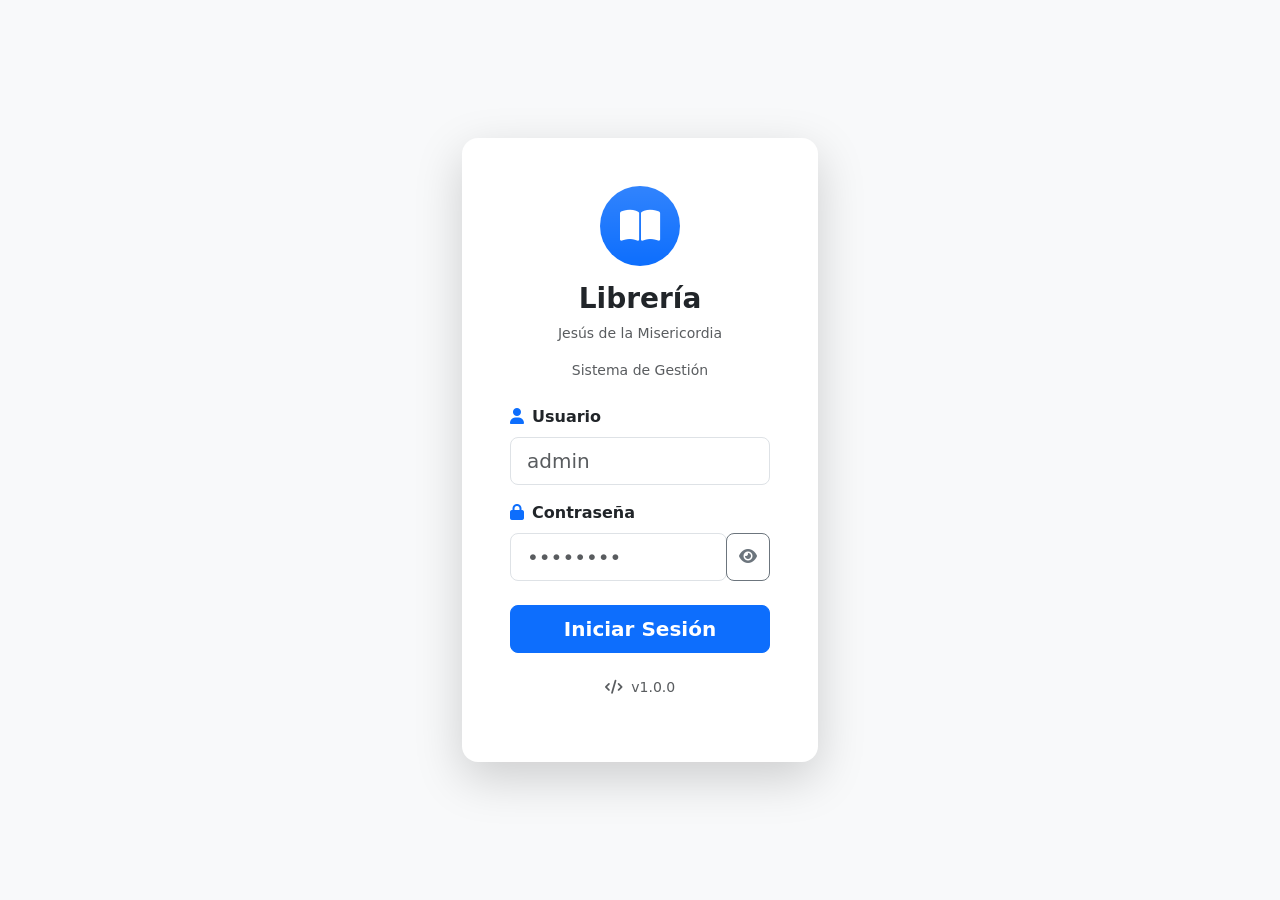
==== frontend/login.html @ 50d6b593 "feat: estructura inicial del frontend con HTML, CSS y JS" ====
<!doctype html>
<html lang="es">
  <head>
    <meta charset="UTF-8" />
    <meta name="viewport" content="width=device-width, initial-scale=1.0" />
    <title>Login - Librería Jesús de la Misericordia</title>

    <link
      href="https://cdn.jsdelivr.net/npm/bootstrap@5.3.2/dist/css/bootstrap.min.css"
      rel="stylesheet"
    />
    <link
      rel="stylesheet"
      href="https://cdnjs.cloudflare.com/ajax/libs/font-awesome/6.5.1/css/all.min.css"
    />
    <link rel="stylesheet" href="css/style.css" />
  </head>
  <body class="bg-light">
    <div class="container">
      <div class="row justify-content-center align-items-center min-vh-100">
        <div class="col-12 col-md-6 col-lg-4">
          <div class="card shadow-lg border-0 rounded-4">
            <div class="card-body p-5">
              <!-- Logo -->
              <div class="text-center mb-4">
                <div
                  class="bg-primary bg-gradient text-white rounded-circle d-flex align-items-center justify-content-center mx-auto"
                  style="width: 80px; height: 80px; font-size: 36px"
                >
                  <i class="fas fa-book-open"></i>
                </div>
                <h3 class="mt-3 fw-bold">Librería</h3>
                <p class="text-muted small">Jesús de la Misericordia</p>
                <p class="text-muted small">Sistema de Gestión</p>
              </div>

              <!-- Alerta de error -->
              <div
                id="loginAlert"
                class="alert alert-danger d-none"
                role="alert"
              >
                <i class="fas fa-exclamation-circle me-2"></i>
                <span id="errorMessage">Credenciales incorrectas</span>
              </div>

              <!-- Formulario de login -->
              <form id="loginForm" autocomplete="off">
                <div class="mb-3">
                  <label for="nombre_usuario" class="form-label fw-semibold">
                    <i class="fas fa-user me-2 text-primary"></i>Usuario
                  </label>
                  <input
                    type="text"
                    class="form-control form-control-lg rounded-3"
                    id="nombre_usuario"
                    placeholder="admin"
                    required
                  />
                </div>

                <div class="mb-4">
                  <label for="password" class="form-label fw-semibold">
                    <i class="fas fa-lock me-2 text-primary"></i>Contraseña
                  </label>
                  <div class="input-group">
                    <input
                      type="password"
                      class="form-control form-control-lg rounded-3"
                      id="password"
                      placeholder="••••••••"
                      required
                    />
                    <button
                      class="btn btn-outline-secondary rounded-3"
                      type="button"
                      id="togglePassword"
                      style="
                        border-top-left-radius: 0;
                        border-bottom-left-radius: 0;
                      "
                    >
                      <i class="fas fa-eye"></i>
                    </button>
                  </div>
                </div>

                <button
                  type="submit"
                  class="btn btn-primary btn-lg w-100 rounded-3 fw-semibold"
                  id="loginBtn"
                >
                  <span id="loginText">Iniciar Sesión</span>
                  <span
                    id="loginSpinner"
                    class="spinner-border spinner-border-sm d-none"
                    role="status"
                  ></span>
                </button>
              </form>

              <!-- Versión -->
              <div class="text-center mt-4">
                <p class="text-muted small">
                  <i class="fas fa-code me-1"></i>
                  v1.0.0
                </p>
              </div>
            </div>
          </div>
        </div>
      </div>
    </div>

    <!-- Bootstrap JS -->
    <script src="https://cdn.jsdelivr.net/npm/bootstrap@5.3.2/dist/js/bootstrap.bundle.min.js"></script>
    <!-- API Client -->
    <script src="js/api.js"></script>
    <!-- Script de login -->
    <script>
      (function () {
        "use strict";

        // Elementos del DOM
        const loginForm = document.getElementById("loginForm");
        const usernameInput = document.getElementById("nombre_usuario");
        const passwordInput = document.getElementById("password");
        const loginBtn = document.getElementById("loginBtn");
        const loginText = document.getElementById("loginText");
        const loginSpinner = document.getElementById("loginSpinner");
        const loginAlert = document.getElementById("loginAlert");
        const errorMessage = document.getElementById("errorMessage");
        const togglePassword = document.getElementById("togglePassword");

        // Si ya está logueado, redirigir al dashboard
        if (localStorage.getItem("token")) {
          window.location.href = "/index.html";
          return;
        }

        // Toggle mostrar/ocultar contraseña
        togglePassword.addEventListener("click", function () {
          const type =
            passwordInput.getAttribute("type") === "password"
              ? "text"
              : "password";
          passwordInput.setAttribute("type", type);
          const icon = this.querySelector("i");
          icon.classList.toggle("fa-eye");
          icon.classList.toggle("fa-eye-slash");
        });

        // Mostrar alerta de error
        function showError(message) {
          errorMessage.textContent = message;
          loginAlert.classList.remove("d-none");
          setTimeout(() => {
            loginAlert.classList.add("d-none");
          }, 5000);
        }

        function hideError() {
          loginAlert.classList.add("d-none");
        }

        function setLoading(isLoading) {
          if (isLoading) {
            loginText.classList.add("d-none");
            loginSpinner.classList.remove("d-none");
            loginBtn.disabled = true;
          } else {
            loginText.classList.remove("d-none");
            loginSpinner.classList.add("d-none");
            loginBtn.disabled = false;
          }
        }

        // Enviar formulario
        loginForm.addEventListener("submit", async function (event) {
          event.preventDefault();
          hideError();
          setLoading(true);

          const nombre_usuario = usernameInput.value.trim();
          const password = passwordInput.value.trim();

          if (!nombre_usuario || !password) {
            showError("Por favor completa todos los campos");
            setLoading(false);
            return;
          }

          try {
            const response = await api.login(nombre_usuario, password);

            // Guardar datos del usuario
            localStorage.setItem(
              "user",
              JSON.stringify({
                id: response.usuario_id,
                nombre_usuario: response.nombre_usuario,
                rol: response.rol,
              }),
            );

            // Redirigir al dashboard
            window.location.href = "/index.html";
          } catch (error) {
            console.error("Error de login:", error);
            showError(error.message || "Error al iniciar sesión");
            setLoading(false);
          }
        });
      })();
    </script>
  </body>
</html>
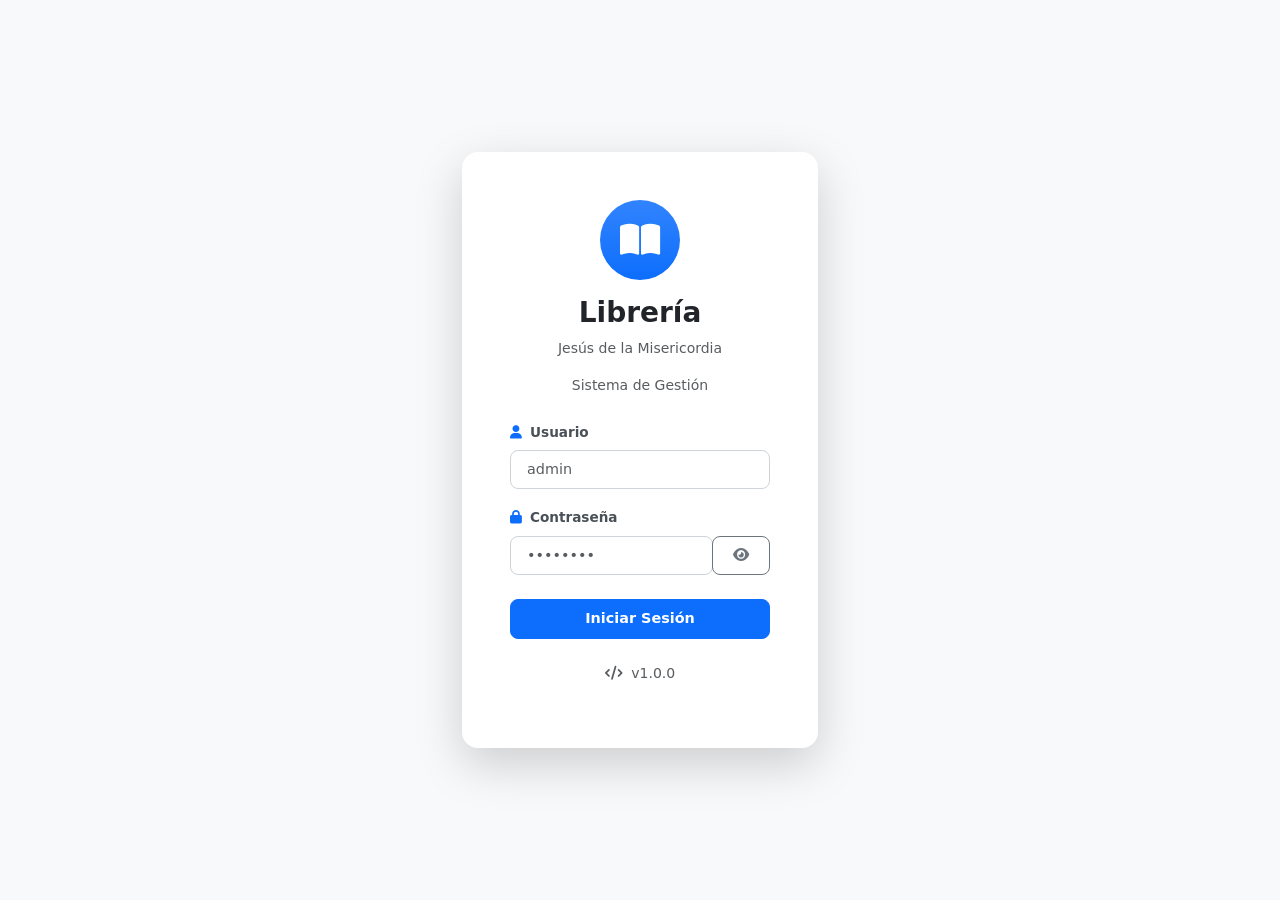
==== commit 338900e3: "corregir redireccion en login - quitar barra" ====
--- a/frontend/login.html
+++ b/frontend/login.html
@@ -134,7 +134,7 @@
 
         // Si ya está logueado, redirigir al dashboard
         if (localStorage.getItem("token")) {
-          window.location.href = "/index.html";
+          window.location.href = "index.html";
           return;
         }
 
@@ -204,7 +204,7 @@
             );
 
             // Redirigir al dashboard
-            window.location.href = "/index.html";
+            window.location.href = "index.html";
           } catch (error) {
             console.error("Error de login:", error);
             showError(error.message || "Error al iniciar sesión");
--- a/frontend/css/style.css
+++ b/frontend/css/style.css
@@ -0,0 +1,171 @@
+/* ----- Tarjetas de módulos----- */
+.modulo-card {
+  cursor: pointer;
+  transition:
+    transform 0.2s ease,
+    box-shadow 0.2s ease;
+  border: none;
+  border-radius: 12px;
+  box-shadow: 0 2px 8px rgba(0, 0, 0, 0.06);
+  background: #fff;
+}
+
+.modulo-card:hover {
+  transform: translateY(-4px);
+  box-shadow: 0 8px 24px rgba(0, 0, 0, 0.12);
+}
+
+.modulo-card .modulo-icon {
+  width: 56px;
+  height: 56px;
+  border-radius: 50%;
+  display: flex;
+  align-items: center;
+  justify-content: center;
+  margin: 0 auto;
+}
+
+.modulo-card h6 {
+  font-size: 0.85rem;
+  font-weight: 600;
+  color: #333;
+}
+
+/* ----- Tablas ----- */
+.table thead th {
+  background-color: #f8f9fa;
+  font-weight: 600;
+  font-size: 0.85rem;
+  text-transform: uppercase;
+  letter-spacing: 0.3px;
+  border-bottom: 2px solid #dee2e6;
+}
+
+.table tbody td {
+  vertical-align: middle;
+  font-size: 0.9rem;
+}
+
+/* ----- Badges ----- */
+.badge {
+  font-weight: 500;
+  padding: 0.4rem 0.7rem;
+}
+
+/* ----- Modales ----- */
+.modal-content {
+  border-radius: 12px;
+  border: none;
+  box-shadow: 0 20px 60px rgba(0, 0, 0, 0.15);
+}
+
+.modal-header {
+  border-bottom: 1px solid #e9ecef;
+  padding: 1.25rem 1.5rem;
+}
+
+.modal-header .modal-title {
+  font-weight: 600;
+}
+
+.modal-footer {
+  border-top: 1px solid #e9ecef;
+  padding: 1rem 1.5rem;
+}
+
+/* ----- Formularios ----- */
+.form-label {
+  font-weight: 500;
+  font-size: 0.85rem;
+  color: #495057;
+}
+
+.form-control,
+.form-select {
+  border-radius: 8px;
+  border: 1px solid #ced4da;
+  font-size: 0.9rem;
+}
+
+.form-control:focus,
+.form-select:focus {
+  border-color: #0d6efd;
+  box-shadow: 0 0 0 3px rgba(13, 110, 253, 0.15);
+}
+
+/* ----- Botones ----- */
+.btn {
+  border-radius: 8px;
+  font-weight: 500;
+  padding: 0.5rem 1.25rem;
+  font-size: 0.9rem;
+}
+
+.btn-sm {
+  padding: 0.3rem 0.8rem;
+  font-size: 0.8rem;
+}
+
+/* ----- Dashboard stats ----- */
+.dashboard-stat {
+  border-radius: 12px;
+  padding: 1.25rem;
+}
+
+/* ----- Navbar ----- */
+.navbar {
+  padding: 0.75rem 1rem;
+}
+
+.navbar-brand {
+  font-size: 1.1rem;
+  letter-spacing: 0.5px;
+}
+
+/* ----- Responsive ----- */
+@media (max-width: 768px) {
+  .modulo-card {
+    padding: 0.75rem !important;
+  }
+  .modulo-card .modulo-icon {
+    width: 40px;
+    height: 40px;
+  }
+  .modulo-card .modulo-icon i {
+    font-size: 1.2rem !important;
+  }
+  .modulo-card h6 {
+    font-size: 0.7rem;
+  }
+  .navbar-brand {
+    font-size: 0.9rem;
+  }
+}
+
+/* ----- Toast / Alertas flotantes ----- */
+.toast-container {
+  position: fixed;
+  top: 20px;
+  right: 20px;
+  z-index: 9999;
+}
+
+/* ----- Scrollbar personalizada ----- */
+::-webkit-scrollbar {
+  width: 6px;
+  height: 6px;
+}
+
+::-webkit-scrollbar-track {
+  background: #f1f1f1;
+  border-radius: 8px;
+}
+
+::-webkit-scrollbar-thumb {
+  background: #c1c7cd;
+  border-radius: 8px;
+}
+
+::-webkit-scrollbar-thumb:hover {
+  background: #a0a7ae;
+}
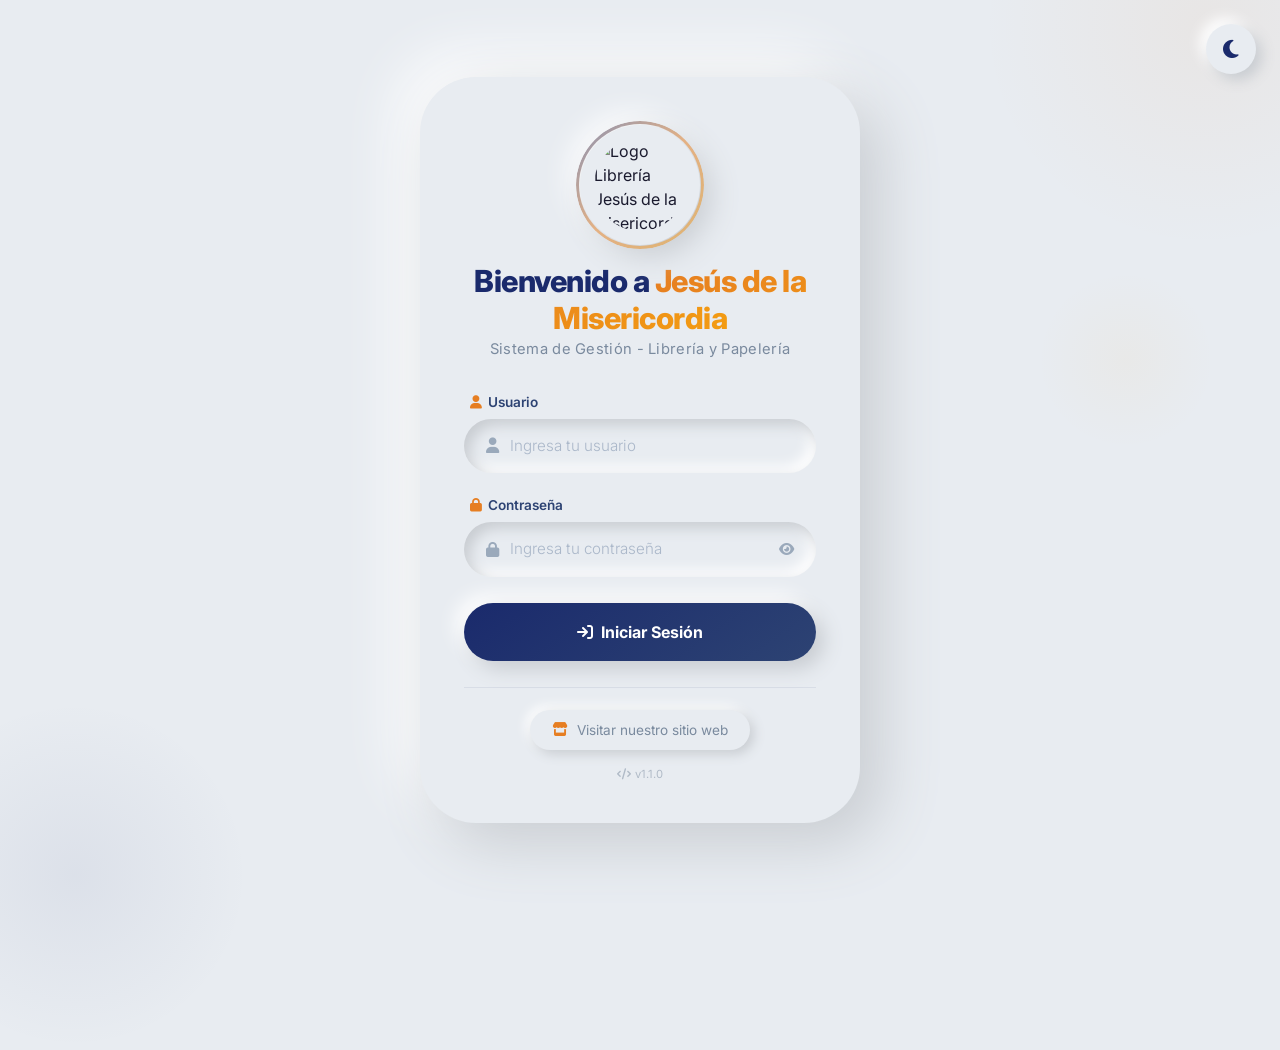
==== commit 3af42724: "login neumorphism definitivo con modo oscuro fix" ====
--- a/frontend/login.html
+++ b/frontend/login.html
@@ -14,114 +14,129 @@
       href="https://cdnjs.cloudflare.com/ajax/libs/font-awesome/6.5.1/css/all.min.css"
     />
     <link rel="stylesheet" href="css/style.css" />
+    <link rel="stylesheet" href="css/login.css" />
   </head>
-  <body class="bg-light">
-    <div class="container">
-      <div class="row justify-content-center align-items-center min-vh-100">
-        <div class="col-12 col-md-6 col-lg-4">
-          <div class="card shadow-lg border-0 rounded-4">
-            <div class="card-body p-5">
-              <!-- Logo -->
-              <div class="text-center mb-4">
-                <div
-                  class="bg-primary bg-gradient text-white rounded-circle d-flex align-items-center justify-content-center mx-auto"
-                  style="width: 80px; height: 80px; font-size: 36px"
-                >
-                  <i class="fas fa-book-open"></i>
-                </div>
-                <h3 class="mt-3 fw-bold">Librería</h3>
-                <p class="text-muted small">Jesús de la Misericordia</p>
-                <p class="text-muted small">Sistema de Gestión</p>
-              </div>
-
-              <!-- Alerta de error -->
-              <div
-                id="loginAlert"
-                class="alert alert-danger d-none"
-                role="alert"
-              >
-                <i class="fas fa-exclamation-circle me-2"></i>
-                <span id="errorMessage">Credenciales incorrectas</span>
-              </div>
-
-              <!-- Formulario de login -->
-              <form id="loginForm" autocomplete="off">
-                <div class="mb-3">
-                  <label for="nombre_usuario" class="form-label fw-semibold">
-                    <i class="fas fa-user me-2 text-primary"></i>Usuario
-                  </label>
-                  <input
-                    type="text"
-                    class="form-control form-control-lg rounded-3"
-                    id="nombre_usuario"
-                    placeholder="admin"
-                    required
-                  />
-                </div>
-
-                <div class="mb-4">
-                  <label for="password" class="form-label fw-semibold">
-                    <i class="fas fa-lock me-2 text-primary"></i>Contraseña
-                  </label>
-                  <div class="input-group">
-                    <input
-                      type="password"
-                      class="form-control form-control-lg rounded-3"
-                      id="password"
-                      placeholder="••••••••"
-                      required
-                    />
-                    <button
-                      class="btn btn-outline-secondary rounded-3"
-                      type="button"
-                      id="togglePassword"
-                      style="
-                        border-top-left-radius: 0;
-                        border-bottom-left-radius: 0;
-                      "
-                    >
-                      <i class="fas fa-eye"></i>
-                    </button>
-                  </div>
-                </div>
-
-                <button
-                  type="submit"
-                  class="btn btn-primary btn-lg w-100 rounded-3 fw-semibold"
-                  id="loginBtn"
-                >
-                  <span id="loginText">Iniciar Sesión</span>
-                  <span
-                    id="loginSpinner"
-                    class="spinner-border spinner-border-sm d-none"
-                    role="status"
-                  ></span>
-                </button>
-              </form>
-
-              <!-- Versión -->
-              <div class="text-center mt-4">
-                <p class="text-muted small">
-                  <i class="fas fa-code me-1"></i>
-                  v1.0.0
-                </p>
-              </div>
-            </div>
+  <body class="login-page" id="loginPage">
+    <!-- Burbuja decorativa extra -->
+    <div class="bubble-extra"></div>
+
+    <!-- BOTÓN DE MODO OSCURO -->
+    <button
+      class="theme-toggle-login"
+      id="themeToggleLogin"
+      title="Alternar modo oscuro"
+    >
+      <i class="fas fa-moon" id="themeIconLogin"></i>
+    </button>
+
+    <!-- TARJETA DE LOGIN -->
+    <div class="login-card">
+      <!-- LOGO -->
+      <div class="login-logo-container">
+        <img
+          src="https://lail-web.github.io/Libreria-y-Papeleria-Jesus-de-la-Misericordia-II-/img/logo.png"
+          alt="Logo Librería Jesús de la Misericordia"
+        />
+      </div>
+
+      <!-- TÍTULO -->
+      <h1 class="login-title">
+        Bienvenido a <span class="highlight">Jesús de la Misericordia</span>
+      </h1>
+      <p class="login-subtitle">Sistema de Gestión - Librería y Papelería</p>
+
+      <!-- ALERTA DE ERROR -->
+      <div id="loginAlert" class="login-alert login-alert-danger">
+        <i class="fas fa-exclamation-circle"></i>
+        <span id="errorMessage">Credenciales incorrectas</span>
+      </div>
+
+      <!-- FORMULARIO -->
+      <form id="loginForm" autocomplete="off">
+        <div class="login-field">
+          <label for="nombre_usuario">
+            <i class="fas fa-user"></i>Usuario
+          </label>
+          <div class="input-group">
+            <span class="input-group-text">
+              <i class="fas fa-user"></i>
+            </span>
+            <input
+              type="text"
+              class="form-control"
+              id="nombre_usuario"
+              placeholder="Ingresa tu usuario"
+              required
+            />
           </div>
         </div>
+
+        <div class="login-field">
+          <label for="password"> <i class="fas fa-lock"></i>Contraseña </label>
+          <div class="input-group">
+            <span class="input-group-text">
+              <i class="fas fa-lock"></i>
+            </span>
+            <input
+              type="password"
+              class="form-control"
+              id="password"
+              placeholder="Ingresa tu contraseña"
+              required
+            />
+            <button
+              class="btn btn-outline-secondary"
+              type="button"
+              id="togglePassword"
+            >
+              <i class="fas fa-eye"></i>
+            </button>
+          </div>
+        </div>
+
+        <button type="submit" class="btn-login" id="loginBtn">
+          <span id="loginText">
+            <i class="fas fa-arrow-right-to-bracket"></i>Iniciar Sesión
+          </span>
+          <span
+            id="loginSpinner"
+            class="spinner-border spinner-border-sm d-none"
+            role="status"
+          ></span>
+        </button>
+      </form>
+
+      <!-- ENLACE AL SITIO WEB -->
+      <div class="login-footer-link">
+        <a
+          href="https://lail-web.github.io/Libreria-y-Papeleria-Jesus-de-la-Misericordia-II-/#servicios"
+          target="_blank"
+        >
+          <i class="fas fa-store"></i>
+          Visitar nuestro sitio web
+        </a>
+      </div>
+
+      <!-- VERSIÓN -->
+      <div class="text-center mt-3">
+        <p style="font-size: 0.7rem; color: #7a8a9e; opacity: 0.5; margin: 0">
+          <i class="fas fa-code me-1"></i>v1.1.0
+        </p>
       </div>
     </div>
 
-    <!-- Bootstrap JS -->
+    <!-- ============================================ -->
+    <!-- SCRIPTS                                      -->
+    <!-- ============================================ -->
     <script src="https://cdn.jsdelivr.net/npm/bootstrap@5.3.2/dist/js/bootstrap.bundle.min.js"></script>
-    <!-- API Client -->
     <script src="js/api.js"></script>
-    <!-- Script de login -->
     <script>
       (function () {
         "use strict";
 
-        // Elementos del DOM
+        // ==========================================
+        // DOM ELEMENTS
+        // ==========================================
         const loginForm = document.getElementById("loginForm");
         const usernameInput = document.getElementById("nombre_usuario");
         const passwordInput = document.getElementById("password");
@@ -131,14 +146,36 @@
         const loginAlert = document.getElementById("loginAlert");
         const errorMessage = document.getElementById("errorMessage");
         const togglePassword = document.getElementById("togglePassword");
-
-        // Si ya está logueado, redirigir al dashboard
+        const themeToggle = document.getElementById("themeToggleLogin");
+        const themeIcon = document.getElementById("themeIconLogin");
+
+        // ==========================================
+        // REDIRECCIÓN SI YA ESTÁ LOGEADO
+        // ==========================================
         if (localStorage.getItem("token")) {
           window.location.href = "index.html";
           return;
         }
 
-        // Toggle mostrar/ocultar contraseña
+        // ==========================================
+        // MODO OSCURO - CON FIX PARA EL FONDO
+        // ==========================================
+        const savedTheme = localStorage.getItem("loginTheme") || "light";
+        if (savedTheme === "dark") {
+          document.body.classList.add("dark-mode");
+          themeIcon.className = "fas fa-sun";
+        }
+
+        themeToggle.addEventListener("click", function () {
+          document.body.classList.toggle("dark-mode");
+          const isDark = document.body.classList.contains("dark-mode");
+          localStorage.setItem("loginTheme", isDark ? "dark" : "light");
+          themeIcon.className = isDark ? "fas fa-sun" : "fas fa-moon";
+        });
+
+        // ==========================================
+        // TOGGLE CONTRASEÑA
+        // ==========================================
         togglePassword.addEventListener("click", function () {
           const type =
             passwordInput.getAttribute("type") === "password"
@@ -150,19 +187,24 @@
           icon.classList.toggle("fa-eye-slash");
         });
 
-        // Mostrar alerta de error
+        // ==========================================
+        // ALERTAS
+        // ==========================================
         function showError(message) {
           errorMessage.textContent = message;
-          loginAlert.classList.remove("d-none");
+          loginAlert.classList.add("show");
           setTimeout(() => {
-            loginAlert.classList.add("d-none");
+            loginAlert.classList.remove("show");
           }, 5000);
         }
 
         function hideError() {
-          loginAlert.classList.add("d-none");
-        }
-
+          loginAlert.classList.remove("show");
+        }
+
+        // ==========================================
+        // LOADING
+        // ==========================================
         function setLoading(isLoading) {
           if (isLoading) {
             loginText.classList.add("d-none");
@@ -175,7 +217,9 @@
           }
         }
 
-        // Enviar formulario
+        // ==========================================
+        // ENVÍO DEL FORMULARIO
+        // ==========================================
         loginForm.addEventListener("submit", async function (event) {
           event.preventDefault();
           hideError();
@@ -193,7 +237,6 @@
           try {
             const response = await api.login(nombre_usuario, password);
 
-            // Guardar datos del usuario
             localStorage.setItem(
               "user",
               JSON.stringify({
@@ -203,7 +246,6 @@
               }),
             );
 
-            // Redirigir al dashboard
             window.location.href = "index.html";
           } catch (error) {
             console.error("Error de login:", error);
@@ -211,6 +253,21 @@
             setLoading(false);
           }
         });
+
+        // ==========================================
+        // ENTER KEY EN CAMPOS
+        // ==========================================
+        usernameInput.addEventListener("keydown", function (e) {
+          if (e.key === "Enter") {
+            passwordInput.focus();
+          }
+        });
+
+        passwordInput.addEventListener("keydown", function (e) {
+          if (e.key === "Enter") {
+            loginForm.dispatchEvent(new Event("submit"));
+          }
+        });
       })();
     </script>
   </body>
--- a/frontend/css/style.css
+++ b/frontend/css/style.css
@@ -1,135 +1,508 @@
-/* ----- Tarjetas de módulos----- */
+/* ================================================================
+   IMPORTAR FUENTE PREMIUM (Google Fonts)
+   ================================================================ */
+@import url("https://fonts.googleapis.com/css2?family=Inter:ital,wght@0,300;0,400;0,500;0,600;0,700;0,800;1,400&display=swap");
+
+/* ================================================================
+   RESET Y BASE
+   ================================================================ */
+* {
+  box-sizing: border-box;
+}
+
+body {
+  font-family:
+    "Inter",
+    -apple-system,
+    BlinkMacSystemFont,
+    "Segoe UI",
+    Roboto,
+    sans-serif;
+  background: #f4f6fb;
+  color: #1a1a2e;
+  transition:
+    background 0.4s ease,
+    color 0.4s ease;
+  -webkit-font-smoothing: antialiased;
+  -moz-osx-font-smoothing: grayscale;
+}
+
+/* ================================================================
+   NAVBAR PREMIUM
+   ================================================================ */
+.navbar {
+  padding: 0.75rem 1.5rem;
+  backdrop-filter: blur(12px);
+  -webkit-backdrop-filter: blur(12px);
+  background: rgba(13, 110, 253, 0.92) !important;
+  border-bottom: 1px solid rgba(255, 255, 255, 0.08);
+  box-shadow: 0 4px 30px rgba(0, 0, 0, 0.08);
+  transition:
+    background 0.4s ease,
+    box-shadow 0.4s ease;
+}
+
+.navbar-brand {
+  font-weight: 700;
+  font-size: 1.2rem;
+  letter-spacing: -0.3px;
+  background: linear-gradient(135deg, #ffffff 60%, rgba(255, 255, 255, 0.7));
+  -webkit-background-clip: text;
+  -webkit-text-fill-color: transparent;
+  background-clip: text;
+}
+
+.navbar .btn-outline-light {
+  border-color: rgba(255, 255, 255, 0.25);
+  transition: all 0.3s ease;
+  backdrop-filter: blur(4px);
+}
+
+.navbar .btn-outline-light:hover {
+  background: rgba(255, 255, 255, 0.15);
+  border-color: rgba(255, 255, 255, 0.4);
+  transform: translateY(-1px);
+  box-shadow: 0 4px 12px rgba(0, 0, 0, 0.1);
+}
+
+/* ================================================================
+   TARJETAS DE MÓDULOS - PREMIUM
+   ================================================================ */
 .modulo-card {
   cursor: pointer;
-  transition:
-    transform 0.2s ease,
-    box-shadow 0.2s ease;
   border: none;
-  border-radius: 12px;
-  box-shadow: 0 2px 8px rgba(0, 0, 0, 0.06);
-  background: #fff;
+  border-radius: 16px;
+  background: #ffffff;
+  padding: 1.5rem 1rem;
+  transition: all 0.35s cubic-bezier(0.25, 0.46, 0.45, 0.94);
+  box-shadow:
+    0 2px 8px rgba(0, 0, 0, 0.04),
+    0 1px 2px rgba(0, 0, 0, 0.03);
+  position: relative;
+  overflow: hidden;
+}
+
+.modulo-card::before {
+  content: "";
+  position: absolute;
+  top: 0;
+  left: 0;
+  right: 0;
+  height: 3px;
+  background: linear-gradient(90deg, #0d6efd, #6ea8fe, #0d6efd);
+  background-size: 200% 100%;
+  opacity: 0;
+  transition: opacity 0.4s ease;
+}
+
+.modulo-card:hover::before {
+  opacity: 1;
+  animation: shimmer 2s infinite linear;
+}
+
+@keyframes shimmer {
+  0% {
+    background-position: -200% 0;
+  }
+  100% {
+    background-position: 200% 0;
+  }
 }
 
 .modulo-card:hover {
-  transform: translateY(-4px);
-  box-shadow: 0 8px 24px rgba(0, 0, 0, 0.12);
+  transform: translateY(-6px) scale(1.01);
+  box-shadow:
+    0 16px 48px rgba(13, 110, 253, 0.12),
+    0 8px 24px rgba(0, 0, 0, 0.06);
 }
 
 .modulo-card .modulo-icon {
-  width: 56px;
-  height: 56px;
+  width: 60px;
+  height: 60px;
   border-radius: 50%;
   display: flex;
   align-items: center;
   justify-content: center;
-  margin: 0 auto;
+  margin: 0 auto 0.75rem;
+  transition:
+    transform 0.3s ease,
+    box-shadow 0.3s ease;
+  box-shadow: 0 4px 12px rgba(0, 0, 0, 0.08);
+}
+
+.modulo-card:hover .modulo-icon {
+  transform: scale(1.05) rotate(-2deg);
+  box-shadow: 0 8px 24px rgba(0, 0, 0, 0.12);
+}
+
+.modulo-card .modulo-icon i {
+  font-size: 1.6rem;
+  filter: drop-shadow(0 2px 4px rgba(0, 0, 0, 0.1));
 }
 
 .modulo-card h6 {
   font-size: 0.85rem;
   font-weight: 600;
-  color: #333;
-}
-
-/* ----- Tablas ----- */
+  color: #1a1a2e;
+  letter-spacing: -0.2px;
+  margin-top: 0.25rem;
+  transition: color 0.3s ease;
+}
+
+.modulo-card:hover h6 {
+  color: #0d6efd;
+}
+
+/* ================================================================
+   TABLAS - PREMIUM
+   ================================================================ */
+.table {
+  border-collapse: separate;
+  border-spacing: 0 4px;
+}
+
 .table thead th {
-  background-color: #f8f9fa;
+  background: transparent;
   font-weight: 600;
-  font-size: 0.85rem;
+  font-size: 0.7rem;
   text-transform: uppercase;
-  letter-spacing: 0.3px;
-  border-bottom: 2px solid #dee2e6;
+  letter-spacing: 0.6px;
+  color: #6c7a8d;
+  border: none;
+  padding: 0.75rem 1rem;
+}
+
+.table tbody tr {
+  background: #ffffff;
+  border-radius: 12px;
+  transition: all 0.25s ease;
+  box-shadow: 0 1px 3px rgba(0, 0, 0, 0.02);
+}
+
+.table tbody tr:hover {
+  transform: scale(1.002);
+  box-shadow: 0 8px 24px rgba(0, 0, 0, 0.06);
 }
 
 .table tbody td {
+  border: none;
+  padding: 0.85rem 1rem;
   vertical-align: middle;
   font-size: 0.9rem;
-}
-
-/* ----- Badges ----- */
+  background: transparent;
+}
+
+.table tbody tr:first-child td:first-child {
+  border-top-left-radius: 12px;
+}
+.table tbody tr:first-child td:last-child {
+  border-top-right-radius: 12px;
+}
+.table tbody tr:last-child td:first-child {
+  border-bottom-left-radius: 12px;
+}
+.table tbody tr:last-child td:last-child {
+  border-bottom-right-radius: 12px;
+}
+
+/* ================================================================
+   BADGES - PREMIUM
+   ================================================================ */
 .badge {
   font-weight: 500;
-  padding: 0.4rem 0.7rem;
-}
-
-/* ----- Modales ----- */
+  padding: 0.4rem 0.85rem;
+  border-radius: 20px;
+  letter-spacing: 0.2px;
+  font-size: 0.7rem;
+  text-transform: uppercase;
+  box-shadow: 0 2px 6px rgba(0, 0, 0, 0.04);
+  transition:
+    background 0.3s ease,
+    color 0.3s ease;
+}
+
+/* ================================================================
+   MODALES - PREMIUM
+   ================================================================ */
 .modal-content {
-  border-radius: 12px;
+  border-radius: 20px;
   border: none;
-  box-shadow: 0 20px 60px rgba(0, 0, 0, 0.15);
+  box-shadow:
+    0 40px 80px rgba(0, 0, 0, 0.15),
+    0 10px 30px rgba(0, 0, 0, 0.05);
+  backdrop-filter: blur(4px);
+  overflow: hidden;
+  transition:
+    background 0.3s ease,
+    box-shadow 0.3s ease;
 }
 
 .modal-header {
-  border-bottom: 1px solid #e9ecef;
-  padding: 1.25rem 1.5rem;
+  border-bottom: 1px solid rgba(0, 0, 0, 0.05);
+  padding: 1.5rem 2rem;
+  background: rgba(248, 249, 250, 0.5);
+  transition:
+    background 0.3s ease,
+    border-color 0.3s ease;
 }
 
 .modal-header .modal-title {
-  font-weight: 600;
+  font-weight: 700;
+  font-size: 1.15rem;
+  letter-spacing: -0.3px;
+}
+
+.modal-body {
+  padding: 2rem;
 }
 
 .modal-footer {
-  border-top: 1px solid #e9ecef;
-  padding: 1rem 1.5rem;
-}
-
-/* ----- Formularios ----- */
+  border-top: 1px solid rgba(0, 0, 0, 0.05);
+  padding: 1.25rem 2rem;
+  background: rgba(248, 249, 250, 0.3);
+  transition:
+    background 0.3s ease,
+    border-color 0.3s ease;
+}
+
+/* ================================================================
+   FORMULARIOS - PREMIUM
+   ================================================================ */
 .form-label {
   font-weight: 500;
-  font-size: 0.85rem;
+  font-size: 0.8rem;
   color: #495057;
+  letter-spacing: 0.2px;
+  margin-bottom: 0.4rem;
+  transition: color 0.3s ease;
 }
 
 .form-control,
 .form-select {
-  border-radius: 8px;
-  border: 1px solid #ced4da;
+  border-radius: 12px;
+  border: 1.5px solid #e9edf2;
+  padding: 0.65rem 1rem;
   font-size: 0.9rem;
+  transition: all 0.25s ease;
+  background: #ffffff;
+  color: #1a1a2e;
 }
 
 .form-control:focus,
 .form-select:focus {
   border-color: #0d6efd;
-  box-shadow: 0 0 0 3px rgba(13, 110, 253, 0.15);
-}
-
-/* ----- Botones ----- */
+  box-shadow:
+    0 0 0 4px rgba(13, 110, 253, 0.08),
+    0 2px 8px rgba(13, 110, 253, 0.04);
+  outline: none;
+}
+
+.form-control::placeholder {
+  color: #aab3c0;
+  font-weight: 300;
+}
+
+textarea.form-control {
+  resize: vertical;
+}
+
+/* ================================================================
+   BOTONES - PREMIUM
+   ================================================================ */
 .btn {
-  border-radius: 8px;
-  font-weight: 500;
-  padding: 0.5rem 1.25rem;
-  font-size: 0.9rem;
+  border-radius: 12px;
+  font-weight: 600;
+  padding: 0.6rem 1.5rem;
+  font-size: 0.85rem;
+  letter-spacing: 0.2px;
+  transition: all 0.3s cubic-bezier(0.25, 0.46, 0.45, 0.94);
+  position: relative;
+  overflow: hidden;
+  border: none;
+}
+
+.btn::after {
+  content: "";
+  position: absolute;
+  inset: 0;
+  background: linear-gradient(135deg, rgba(255, 255, 255, 0.15), transparent);
+  opacity: 0;
+  transition: opacity 0.3s ease;
+}
+
+.btn:hover::after {
+  opacity: 1;
+}
+
+.btn:hover {
+  transform: translateY(-2px);
+  box-shadow: 0 8px 24px rgba(0, 0, 0, 0.1);
+}
+
+.btn-primary {
+  background: linear-gradient(135deg, #0d6efd, #0a58ca);
+}
+.btn-success {
+  background: linear-gradient(135deg, #198754, #146c43);
+}
+.btn-warning {
+  background: linear-gradient(135deg, #ffc107, #e0a800);
+  color: #1a1a2e;
+}
+.btn-danger {
+  background: linear-gradient(135deg, #dc3545, #b02a37);
+}
+.btn-info {
+  background: linear-gradient(135deg, #0dcaf0, #0aa7c9);
+  color: #1a1a2e;
+}
+.btn-secondary {
+  background: linear-gradient(135deg, #6c757d, #5a6268);
+}
+.btn-dark {
+  background: linear-gradient(135deg, #212529, #0d0e10);
+}
+.btn-light {
+  background: linear-gradient(135deg, #f8f9fa, #e9ecef);
+  color: #1a1a2e;
+}
+
+.btn-outline-primary {
+  border: 1.5px solid #0d6efd;
+  color: #0d6efd;
+  background: transparent;
+}
+.btn-outline-primary:hover {
+  background: #0d6efd;
+  color: #fff;
+}
+
+.btn-outline-success {
+  border: 1.5px solid #198754;
+  color: #198754;
+  background: transparent;
+}
+.btn-outline-success:hover {
+  background: #198754;
+  color: #fff;
+}
+
+.btn-outline-danger {
+  border: 1.5px solid #dc3545;
+  color: #dc3545;
+  background: transparent;
+}
+.btn-outline-danger:hover {
+  background: #dc3545;
+  color: #fff;
+}
+
+.btn-outline-info {
+  border: 1.5px solid #0dcaf0;
+  color: #0dcaf0;
+  background: transparent;
+}
+.btn-outline-info:hover {
+  background: #0dcaf0;
+  color: #1a1a2e;
+}
+
+.btn-outline-secondary {
+  border: 1.5px solid #6c757d;
+  color: #6c757d;
+  background: transparent;
+}
+.btn-outline-secondary:hover {
+  background: #6c757d;
+  color: #fff;
+}
+
+.btn-outline-dark {
+  border: 1.5px solid #212529;
+  color: #212529;
+  background: transparent;
+}
+.btn-outline-dark:hover {
+  background: #212529;
+  color: #fff;
 }
 
 .btn-sm {
-  padding: 0.3rem 0.8rem;
-  font-size: 0.8rem;
-}
-
-/* ----- Dashboard stats ----- */
+  padding: 0.35rem 1rem;
+  font-size: 0.75rem;
+  border-radius: 10px;
+}
+
+/* ================================================================
+   DASHBOARD - TARJETAS DE ESTADÍSTICAS
+   ================================================================ */
 .dashboard-stat {
-  border-radius: 12px;
+  border-radius: 16px;
+  padding: 1.5rem;
+  transition: all 0.3s ease;
+}
+
+.dashboard-stat:hover {
+  transform: translateY(-4px) scale(1.01);
+  box-shadow: 0 16px 48px rgba(0, 0, 0, 0.08);
+}
+
+/* ================================================================
+   CARD - ELEMENTOS COMUNES
+   ================================================================ */
+.card {
+  border-radius: 16px;
+  border: none;
+  box-shadow: 0 2px 8px rgba(0, 0, 0, 0.04);
+  transition: all 0.3s ease;
+  background: #ffffff;
+}
+
+.card-header {
+  background: #f8f9fa;
+  border-bottom: 1px solid #e9ecef;
+  padding: 1rem 1.25rem;
+  font-weight: 600;
+  border-radius: 16px 16px 0 0 !important;
+  transition:
+    background 0.3s ease,
+    border-color 0.3s ease;
+}
+
+.card-body {
   padding: 1.25rem;
 }
 
-/* ----- Navbar ----- */
-.navbar {
-  padding: 0.75rem 1rem;
-}
-
-.navbar-brand {
-  font-size: 1.1rem;
-  letter-spacing: 0.5px;
-}
-
-/* ----- Responsive ----- */
+.card-footer {
+  background: #f8f9fa;
+  border-top: 1px solid #e9ecef;
+  padding: 1rem 1.25rem;
+  border-radius: 0 0 16px 16px !important;
+  transition:
+    background 0.3s ease,
+    border-color 0.3s ease;
+}
+
+/* ================================================================
+   LISTAS
+   ================================================================ */
+.list-group-item {
+  border-color: #e9ecef;
+  transition:
+    background 0.3s ease,
+    border-color 0.3s ease;
+}
+
+/* ================================================================
+   RESPONSIVE
+   ================================================================ */
 @media (max-width: 768px) {
   .modulo-card {
-    padding: 0.75rem !important;
+    padding: 1rem 0.75rem;
   }
   .modulo-card .modulo-icon {
-    width: 40px;
-    height: 40px;
+    width: 44px;
+    height: 44px;
   }
   .modulo-card .modulo-icon i {
     font-size: 1.2rem !important;
@@ -138,34 +511,707 @@
     font-size: 0.7rem;
   }
   .navbar-brand {
-    font-size: 0.9rem;
-  }
-}
-
-/* ----- Toast / Alertas flotantes ----- */
+    font-size: 0.95rem;
+  }
+  .modal-header,
+  .modal-body,
+  .modal-footer {
+    padding: 1.25rem;
+  }
+}
+
+/* ================================================================
+   TOAST / ALERTAS FLOTANTES
+   ================================================================ */
 .toast-container {
   position: fixed;
-  top: 20px;
-  right: 20px;
+  top: 24px;
+  right: 24px;
   z-index: 9999;
-}
-
-/* ----- Scrollbar personalizada ----- */
+  display: flex;
+  flex-direction: column;
+  gap: 8px;
+}
+
+/* ================================================================
+   SCROLLBAR PERSONALIZADA - PREMIUM
+   ================================================================ */
 ::-webkit-scrollbar {
   width: 6px;
   height: 6px;
 }
 
 ::-webkit-scrollbar-track {
-  background: #f1f1f1;
+  background: rgba(0, 0, 0, 0.03);
+  border-radius: 12px;
+}
+
+::-webkit-scrollbar-thumb {
+  background: #c8d0da;
+  border-radius: 12px;
+  transition: background 0.3s ease;
+}
+
+::-webkit-scrollbar-thumb:hover {
+  background: #a8b2c0;
+}
+
+/* ================================================================
+   MODO OSCURO - PREMIUM (data-bs-theme="dark")
+   ================================================================ */
+
+[data-bs-theme="dark"] body {
+  background: #0f0f1a;
+  color: #e8e8f0;
+}
+
+/* NAVBAR OSCURO */
+[data-bs-theme="dark"] .navbar {
+  background: rgba(10, 20, 40, 0.95) !important;
+  box-shadow: 0 4px 30px rgba(0, 0, 0, 0.6);
+}
+
+/* TARJETAS DE MÓDULOS OSCURO */
+[data-bs-theme="dark"] .modulo-card {
+  background: #1a1a2e;
+  box-shadow:
+    0 2px 8px rgba(0, 0, 0, 0.4),
+    0 1px 2px rgba(0, 0, 0, 0.2);
+}
+
+[data-bs-theme="dark"] .modulo-card:hover {
+  box-shadow:
+    0 16px 48px rgba(13, 110, 253, 0.08),
+    0 8px 24px rgba(0, 0, 0, 0.4);
+}
+
+[data-bs-theme="dark"] .modulo-card h6 {
+  color: #e8e8f0;
+}
+
+[data-bs-theme="dark"] .modulo-card:hover h6 {
+  color: #6ea8fe;
+}
+
+/* TABLAS OSCURO */
+[data-bs-theme="dark"] .table tbody tr {
+  background: #1a1a2e;
+}
+
+[data-bs-theme="dark"] .table tbody tr:hover {
+  box-shadow: 0 8px 24px rgba(0, 0, 0, 0.3);
+}
+
+[data-bs-theme="dark"] .table thead th {
+  color: #8888aa;
+}
+
+[data-bs-theme="dark"] .table {
+  color: #e8e8f0;
+}
+
+/* MODALES OSCURO */
+[data-bs-theme="dark"] .modal-content {
+  background: #1a1a2e;
+  box-shadow: 0 40px 80px rgba(0, 0, 0, 0.6);
+}
+
+[data-bs-theme="dark"] .modal-header {
+  background: rgba(255, 255, 255, 0.03);
+  border-bottom-color: rgba(255, 255, 255, 0.06);
+}
+
+[data-bs-theme="dark"] .modal-header .modal-title {
+  color: #e8e8f0;
+}
+
+[data-bs-theme="dark"] .modal-footer {
+  background: rgba(255, 255, 255, 0.02);
+  border-top-color: rgba(255, 255, 255, 0.06);
+}
+
+[data-bs-theme="dark"] .modal-body {
+  color: #e8e8f0;
+}
+
+/* FORMULARIOS OSCURO */
+[data-bs-theme="dark"] .form-label {
+  color: #aab0c8;
+}
+
+[data-bs-theme="dark"] .form-control,
+[data-bs-theme="dark"] .form-select {
+  background: #12121f;
+  border-color: #2a2a44;
+  color: #e8e8f0;
+}
+
+[data-bs-theme="dark"] .form-control:focus,
+[data-bs-theme="dark"] .form-select:focus {
+  background: #12121f;
+  border-color: #4a7aff;
+  box-shadow:
+    0 0 0 4px rgba(74, 122, 255, 0.12),
+    0 2px 8px rgba(74, 122, 255, 0.04);
+}
+
+[data-bs-theme="dark"] .form-control::placeholder {
+  color: #5a5a7a;
+}
+
+/* TARJETAS OSCURO */
+[data-bs-theme="dark"] .card {
+  background: #1a1a2e;
+}
+
+[data-bs-theme="dark"] .card-header {
+  background: #12121f !important; /* Sobrescribir bg-white */
+  border-bottom-color: #2a2a44;
+  color: #e8e8f0;
+}
+
+[data-bs-theme="dark"] .card-header.bg-white {
+  background: #12121f !important;
+}
+
+[data-bs-theme="dark"] .card-body {
+  color: #e8e8f0;
+}
+
+[data-bs-theme="dark"] .card-footer {
+  background: #12121f !important;
+  border-top-color: #2a2a44;
+  color: #e8e8f0;
+}
+
+[data-bs-theme="dark"] .bg-white {
+  background: #12121f !important;
+}
+
+[data-bs-theme="dark"] .bg-light {
+  background: #1a1a2e !important;
+}
+
+/* BADGES OSCURO */
+[data-bs-theme="dark"] .badge.bg-primary {
+  background: #1a4a8a !important;
+}
+[data-bs-theme="dark"] .badge.bg-success {
+  background: #1a6a3a !important;
+}
+[data-bs-theme="dark"] .badge.bg-warning {
+  background: #6a5a1a !important;
+  color: #e0d080;
+}
+[data-bs-theme="dark"] .badge.bg-danger {
+  background: #6a2a2a !important;
+}
+[data-bs-theme="dark"] .badge.bg-info {
+  background: #1a5a6a !important;
+}
+[data-bs-theme="dark"] .badge.bg-secondary {
+  background: #3a3a5a !important;
+}
+
+/* ESTADÍSTICAS DASHBOARD OSCURO */
+[data-bs-theme="dark"] .bg-primary {
+  background: #1a3a6a !important;
+}
+[data-bs-theme="dark"] .bg-success {
+  background: #1a5a3a !important;
+}
+[data-bs-theme="dark"] .bg-warning {
+  background: #5a4a1a !important;
+}
+[data-bs-theme="dark"] .bg-danger {
+  background: #5a2a2a !important;
+}
+[data-bs-theme="dark"] .bg-info {
+  background: #1a4a5a !important;
+}
+[data-bs-theme="dark"] .bg-secondary {
+  background: #2a2a42 !important;
+}
+[data-bs-theme="dark"] .bg-dark {
+  background: #0a0a1a !important;
+}
+
+/* BOTONES OSCURO (sobrescribir gradientes para mejor contraste) */
+[data-bs-theme="dark"] .btn-primary {
+  background: linear-gradient(135deg, #1a4a8a, #0d3a7a) !important;
+}
+[data-bs-theme="dark"] .btn-success {
+  background: linear-gradient(135deg, #1a6a3a, #0d5a2a) !important;
+}
+[data-bs-theme="dark"] .btn-warning {
+  background: linear-gradient(135deg, #b8960f, #a0850a) !important;
+  color: #1a1a2e !important;
+}
+[data-bs-theme="dark"] .btn-danger {
+  background: linear-gradient(135deg, #8a2a2a, #6a1a1a) !important;
+}
+[data-bs-theme="dark"] .btn-info {
+  background: linear-gradient(135deg, #1a6a7a, #0d5a6a) !important;
+  color: #e8e8f0 !important;
+}
+[data-bs-theme="dark"] .btn-secondary {
+  background: linear-gradient(135deg, #3a3a4a, #2a2a3a) !important;
+}
+[data-bs-theme="dark"] .btn-dark {
+  background: linear-gradient(135deg, #0a0a1a, #000000) !important;
+}
+[data-bs-theme="dark"] .btn-light {
+  background: linear-gradient(135deg, #2a2a3a, #1a1a2a) !important;
+  color: #e8e8f0 !important;
+}
+
+/* BOTONES OUTLINE OSCURO */
+[data-bs-theme="dark"] .btn-outline-primary {
+  border-color: #4a7aff;
+  color: #4a7aff;
+}
+[data-bs-theme="dark"] .btn-outline-primary:hover {
+  background: #4a7aff;
+  color: #fff;
+}
+
+[data-bs-theme="dark"] .btn-outline-success {
+  border-color: #3a9a5a;
+  color: #3a9a5a;
+}
+[data-bs-theme="dark"] .btn-outline-success:hover {
+  background: #3a9a5a;
+  color: #fff;
+}
+
+[data-bs-theme="dark"] .btn-outline-danger {
+  border-color: #aa4a4a;
+  color: #aa4a4a;
+}
+[data-bs-theme="dark"] .btn-outline-danger:hover {
+  background: #aa4a4a;
+  color: #fff;
+}
+
+[data-bs-theme="dark"] .btn-outline-info {
+  border-color: #3a9aaa;
+  color: #3a9aaa;
+}
+[data-bs-theme="dark"] .btn-outline-info:hover {
+  background: #3a9aaa;
+  color: #1a1a2e;
+}
+
+[data-bs-theme="dark"] .btn-outline-secondary {
+  border-color: #6a6a7a;
+  color: #6a6a7a;
+}
+[data-bs-theme="dark"] .btn-outline-secondary:hover {
+  background: #6a6a7a;
+  color: #fff;
+}
+
+[data-bs-theme="dark"] .btn-outline-dark {
+  border-color: #5a5a6a;
+  color: #5a5a6a;
+}
+[data-bs-theme="dark"] .btn-outline-dark:hover {
+  background: #5a5a6a;
+  color: #fff;
+}
+
+/* ALERTAS OSCURO */
+[data-bs-theme="dark"] .alert-warning {
+  background: #2a2a1a;
+  border-color: #4a4a2a;
+  color: #c0b080;
+}
+[data-bs-theme="dark"] .alert-danger {
+  background: #3a1a1a;
+  border-color: #5a2a2a;
+  color: #c08080;
+}
+[data-bs-theme="dark"] .alert-success {
+  background: #1a3a1a;
+  border-color: #2a5a2a;
+  color: #80c080;
+}
+[data-bs-theme="dark"] .alert-info {
+  background: #1a2a3a;
+  border-color: #2a4a5a;
+  color: #80b0c0;
+}
+
+/* NAVEGACIÓN (TABS) OSCURO */
+[data-bs-theme="dark"] .nav-tabs .nav-link {
+  color: #8888aa;
+  border-color: transparent;
+}
+
+[data-bs-theme="dark"] .nav-tabs .nav-link:hover {
+  background: rgba(255, 255, 255, 0.04);
+  border-color: transparent;
+}
+
+[data-bs-theme="dark"] .nav-tabs .nav-link.active {
+  background: #1a1a2e;
+  border-color: #4a7aff;
+  border-bottom-color: #1a1a2e;
+  color: #e8e8f0;
+}
+
+/* LISTAS OSCURO */
+[data-bs-theme="dark"] .list-group-item {
+  background: #1a1a2e;
+  border-color: #2a2a44;
+  color: #e8e8f0;
+}
+
+[data-bs-theme="dark"] .list-group-item:hover {
+  background: #22223a;
+}
+
+/* TEXTOS AUXILIARES OSCURO */
+[data-bs-theme="dark"] .text-muted {
+  color: #6a6a8a !important;
+}
+
+[data-bs-theme="dark"] .text-white-50 {
+  color: rgba(255, 255, 255, 0.4) !important;
+}
+
+[data-bs-theme="dark"] .text-dark {
+  color: #c0c0d0 !important;
+}
+
+/* SCROLLBAR OSCURO */
+[data-bs-theme="dark"] ::-webkit-scrollbar-track {
+  background: #0f0f1a;
+}
+
+[data-bs-theme="dark"] ::-webkit-scrollbar-thumb {
+  background: #2a2a44;
+}
+
+[data-bs-theme="dark"] ::-webkit-scrollbar-thumb:hover {
+  background: #3a3a5a;
+}
+
+/* BORDES Y SOMBRAS EN OSCURO */
+[data-bs-theme="dark"] .border {
+  border-color: #2a2a44 !important;
+}
+[data-bs-theme="dark"] .shadow-sm {
+  box-shadow: 0 2px 8px rgba(0, 0, 0, 0.4) !important;
+}
+
+/* DROPDOWN (si se usa) */
+[data-bs-theme="dark"] .dropdown-menu {
+  background: #1a1a2e;
+  border-color: #2a2a44;
+}
+
+[data-bs-theme="dark"] .dropdown-item {
+  color: #e8e8f0;
+}
+
+[data-bs-theme="dark"] .dropdown-item:hover {
+  background: #2a2a44;
+}
+
+/* ================================================================
+   SIDEBAR - CORREGIDO (sin montarse en el nav)
+   ================================================================ */
+
+.app-wrapper {
+  display: flex;
+  min-height: calc(100vh - 56px);
+  position: relative;
+  margin-top: 0;
+}
+
+.sidebar {
+  position: fixed;
+  top: 56px;
+  left: 0;
+  bottom: 0;
+  width: 240px;
+  background: #ffffff;
+  border-right: 1px solid rgba(0, 0, 0, 0.06);
+  box-shadow: 2px 0 12px rgba(0, 0, 0, 0.04);
+  overflow-y: auto;
+  z-index: 1000;
+  padding: 0;
+  display: flex;
+  flex-direction: column;
+  transition: width 0.3s cubic-bezier(0.4, 0, 0.2, 1);
+  height: calc(100vh - 56px);
+}
+
+/* Sidebar expandido */
+.sidebar.active {
+  width: 240px;
+}
+
+/* Sidebar colapsado - SOLO ICONOS */
+.sidebar:not(.active) {
+  width: 64px;
+}
+
+.sidebar:not(.active) .sidebar-header h5 {
+  display: none !important;
+}
+
+.sidebar:not(.active) .sidebar-header .btn {
+  margin: 0 auto;
+}
+
+.sidebar:not(.active) .sidebar-link {
+  justify-content: center !important;
+  padding: 0.75rem 0 !important;
+}
+
+.sidebar:not(.active) .sidebar-link .sidebar-label {
+  display: none !important;
+}
+
+.sidebar:not(.active) .sidebar-link .sidebar-icon {
+  margin: 0 !important;
+  font-size: 1.3rem !important;
+}
+
+.sidebar:not(.active) .sidebar-link {
+  gap: 0;
+}
+
+.sidebar:not(.active) ~ .main-content {
+  margin-left: 64px !important;
+}
+
+.sidebar-header {
+  display: flex;
+  justify-content: space-between;
+  align-items: center;
+  padding: 0.75rem 1rem;
+  background: linear-gradient(135deg, #0d6efd, #0a58ca);
+  border-bottom: 1px solid rgba(255, 255, 255, 0.08);
+  flex-shrink: 0;
+  min-height: 48px;
+}
+
+.sidebar-header h5 {
+  font-weight: 600;
+  font-size: 0.85rem;
+  letter-spacing: 0.3px;
+  color: #fff;
+  margin: 0;
+  transition: all 0.2s ease;
+  white-space: nowrap;
+}
+
+.sidebar-header .btn {
+  color: #fff;
+  border-color: rgba(255, 255, 255, 0.25);
+  padding: 0.15rem 0.4rem;
+  font-size: 0.65rem;
+  border-radius: 6px;
+  transition: all 0.2s ease;
+  flex-shrink: 0;
+  line-height: 1.4;
+}
+
+.sidebar-header .btn:hover {
+  background: rgba(255, 255, 255, 0.15);
+  border-color: rgba(255, 255, 255, 0.4);
+}
+
+.sidebar-header .btn i {
+  font-size: 0.65rem;
+}
+
+.sidebar-nav {
+  padding: 0.5rem 0;
+  flex: 1;
+  overflow-y: auto;
+}
+
+.sidebar-link {
+  display: flex;
+  align-items: center;
+  padding: 0.55rem 1rem;
+  margin: 2px 8px;
+  color: #495057;
+  text-decoration: none;
+  font-size: 0.82rem;
+  font-weight: 500;
+  transition: all 0.2s ease;
+  border-left: 3px solid transparent;
+  cursor: pointer;
+  white-space: nowrap;
+  gap: 12px;
   border-radius: 8px;
 }
 
-::-webkit-scrollbar-thumb {
-  background: #c1c7cd;
-  border-radius: 8px;
-}
-
-::-webkit-scrollbar-thumb:hover {
-  background: #a0a7ae;
-}
+.sidebar-link .sidebar-icon {
+  width: 20px;
+  text-align: center;
+  font-size: 1rem;
+  color: #6c7a8d;
+  transition: color 0.2s;
+  flex-shrink: 0;
+}
+
+.sidebar-link .sidebar-label {
+  transition: all 0.2s ease;
+  flex-shrink: 0;
+}
+
+.sidebar-link:hover {
+  background: rgba(13, 110, 253, 0.06);
+  color: #0d6efd;
+  border-left-color: #0d6efd;
+}
+
+.sidebar-link:hover .sidebar-icon {
+  color: #0d6efd;
+}
+
+.sidebar-link.active {
+  background: rgba(13, 110, 253, 0.08);
+  color: #0d6efd;
+  border-left-color: #0d6efd;
+  font-weight: 600;
+}
+
+.sidebar-link.active .sidebar-icon {
+  color: #0d6efd;
+}
+
+.sidebar::-webkit-scrollbar {
+  width: 3px;
+}
+.sidebar::-webkit-scrollbar-track {
+  background: transparent;
+}
+.sidebar::-webkit-scrollbar-thumb {
+  background: #d0d7e2;
+  border-radius: 10px;
+}
+.sidebar::-webkit-scrollbar-thumb:hover {
+  background: #b0bac8;
+}
+
+.main-content {
+  flex: 1;
+  padding: 1.5rem;
+  margin-left: 0;
+  transition: margin-left 0.3s cubic-bezier(0.4, 0, 0.2, 1);
+  min-height: calc(100vh - 56px);
+}
+
+.sidebar.active ~ .main-content {
+  margin-left: 240px;
+}
+
+.sidebar:not(.active) ~ .main-content {
+  margin-left: 64px;
+}
+
+/* ================================================================
+   SIDEBAR - RESPONSIVE
+   ================================================================ */
+@media (max-width: 768px) {
+  .sidebar {
+    width: 280px !important;
+    top: 56px;
+    box-shadow: 4px 0 24px rgba(0, 0, 0, 0.1);
+    height: calc(100vh - 56px);
+  }
+
+  .sidebar:not(.active) {
+    width: 280px !important;
+    transform: translateX(-280px);
+    transition: transform 0.3s cubic-bezier(0.4, 0, 0.2, 1);
+  }
+
+  .sidebar:not(.active) .sidebar-link {
+    justify-content: flex-start !important;
+    padding: 0.55rem 1rem !important;
+  }
+
+  .sidebar:not(.active) .sidebar-link .sidebar-label {
+    display: inline !important;
+  }
+
+  .sidebar:not(.active) .sidebar-link .sidebar-icon {
+    margin-right: 12px !important;
+    font-size: 1rem !important;
+  }
+
+  .sidebar:not(.active) .sidebar-header h5 {
+    display: inline !important;
+  }
+
+  .sidebar:not(.active) .sidebar-link {
+    gap: 12px !important;
+  }
+
+  .sidebar:not(.active) ~ .main-content {
+    margin-left: 0 !important;
+  }
+
+  .sidebar.active ~ .main-content {
+    margin-left: 0 !important;
+  }
+
+  .main-content {
+    padding: 1rem;
+  }
+}
+
+/* ================================================================
+   SIDEBAR - MODO OSCURO
+   ================================================================ */
+[data-bs-theme="dark"] .sidebar {
+  background: #16162a;
+  border-right-color: rgba(255, 255, 255, 0.04);
+  box-shadow: 2px 0 12px rgba(0, 0, 0, 0.3);
+}
+
+[data-bs-theme="dark"] .sidebar-header {
+  background: linear-gradient(135deg, #1a3a6a, #0d2a5a);
+}
+
+[data-bs-theme="dark"] .sidebar-link {
+  color: #b0b0c8;
+}
+
+[data-bs-theme="dark"] .sidebar-link .sidebar-icon {
+  color: #6a7a8d;
+}
+
+[data-bs-theme="dark"] .sidebar-link:hover {
+  background: rgba(255, 255, 255, 0.04);
+  color: #6ea8fe;
+}
+
+[data-bs-theme="dark"] .sidebar-link:hover .sidebar-icon {
+  color: #6ea8fe;
+}
+
+[data-bs-theme="dark"] .sidebar-link.active {
+  background: rgba(74, 122, 255, 0.12);
+  color: #6ea8fe;
+  border-left-color: #4a7aff;
+}
+
+[data-bs-theme="dark"] .sidebar-link.active .sidebar-icon {
+  color: #6ea8fe;
+}
+
+[data-bs-theme="dark"] .sidebar::-webkit-scrollbar-thumb {
+  background: #2a2a44;
+}
+[data-bs-theme="dark"] .sidebar::-webkit-scrollbar-thumb:hover {
+  background: #3a3a5a;
+}
--- a/frontend/css/login.css
+++ b/frontend/css/login.css
@@ -0,0 +1,753 @@
+/* ====================================================
+   LOGIN - NEUMORPHISM ULTIMATE
+   Colores: Azul profundo + Naranja + Amarillo
+   ==================================================== */
+
+/* ============================================
+   1. RESET Y BASE
+   ============================================ */
+* {
+  margin: 0;
+  padding: 0;
+  box-sizing: border-box;
+}
+
+/* ============================================
+   2. FONDO PRINCIPAL
+   ============================================ */
+.login-page {
+  min-height: 100vh;
+  display: flex;
+  align-items: center;
+  justify-content: center;
+  background: #e8ecf1;
+  position: relative;
+  overflow: hidden;
+  transition: background 0.6s ease;
+  padding: 20px;
+}
+
+/* Burbujas decorativas */
+.login-page::before {
+  content: "";
+  position: absolute;
+  width: 450px;
+  height: 450px;
+  background: radial-gradient(
+    circle,
+    rgba(230, 126, 34, 0.06),
+    transparent 70%
+  );
+  border-radius: 50%;
+  top: -200px;
+  right: -150px;
+  animation: floatBubble 14s ease-in-out infinite;
+  z-index: 0;
+}
+
+.login-page::after {
+  content: "";
+  position: absolute;
+  width: 350px;
+  height: 350px;
+  background: radial-gradient(circle, rgba(26, 42, 108, 0.06), transparent 70%);
+  border-radius: 50%;
+  bottom: -150px;
+  left: -100px;
+  animation: floatBubble 12s ease-in-out infinite reverse;
+  z-index: 0;
+}
+
+/* Burbuja adicional */
+.login-page .bubble-extra {
+  position: absolute;
+  width: 180px;
+  height: 180px;
+  background: radial-gradient(
+    circle,
+    rgba(243, 156, 18, 0.04),
+    transparent 70%
+  );
+  border-radius: 50%;
+  top: 30%;
+  right: 5%;
+  animation: floatBubble 16s ease-in-out infinite 2s;
+  z-index: 0;
+}
+
+@keyframes floatBubble {
+  0%,
+  100% {
+    transform: translate(0, 0) scale(1);
+  }
+  33% {
+    transform: translate(30px, -40px) scale(1.05);
+  }
+  66% {
+    transform: translate(-20px, 20px) scale(0.95);
+  }
+}
+
+/* ============================================
+   3. BOTÓN DE MODO OSCURO
+   ============================================ */
+.theme-toggle-login {
+  position: fixed;
+  top: 24px;
+  right: 24px;
+  z-index: 1000;
+  width: 50px;
+  height: 50px;
+  border-radius: 50%;
+  background: #e8ecf1;
+  border: none;
+  color: #1a2a6c;
+  font-size: 1.3rem;
+  cursor: pointer;
+  box-shadow:
+    6px 6px 14px #c8ccd1,
+    -6px -6px 14px #ffffff;
+  transition: all 0.3s ease;
+  display: flex;
+  align-items: center;
+  justify-content: center;
+}
+
+.theme-toggle-login:hover {
+  transform: scale(1.08);
+  box-shadow:
+    4px 4px 10px #c8ccd1,
+    -4px -4px 10px #ffffff;
+}
+
+.theme-toggle-login:active {
+  transform: scale(0.95);
+  box-shadow:
+    inset 4px 4px 10px #c8ccd1,
+    inset -4px -4px 10px #ffffff;
+}
+
+.theme-toggle-login i {
+  transition: transform 0.4s ease;
+}
+
+.theme-toggle-login:hover i {
+  transform: rotate(20deg);
+}
+
+/* ============================================
+   4. TARJETA DE LOGIN
+   ============================================ */
+.login-card {
+  background: #e8ecf1;
+  border-radius: 56px;
+  padding: 48px 44px 40px;
+  width: 100%;
+  max-width: 440px;
+  box-shadow:
+    20px 20px 60px #c8ccd1,
+    -20px -20px 60px #ffffff;
+  position: relative;
+  z-index: 2;
+  transition: all 0.5s ease;
+}
+
+/* ============================================
+   5. LOGO
+   ============================================ */
+.login-logo-container {
+  width: 120px;
+  height: 120px;
+  margin: 0 auto 18px;
+  border-radius: 50%;
+  background: #e8ecf1;
+  box-shadow:
+    10px 10px 30px #c8ccd1,
+    -10px -10px 30px #ffffff;
+  display: flex;
+  align-items: center;
+  justify-content: center;
+  padding: 14px;
+  transition: all 0.4s ease;
+  position: relative;
+}
+
+/* Anillo decorativo */
+.login-logo-container::after {
+  content: "";
+  position: absolute;
+  inset: -4px;
+  border-radius: 50%;
+  padding: 3px;
+  background: linear-gradient(135deg, #1a2a6c, #e67e22, #f39c12);
+  -webkit-mask:
+    linear-gradient(#fff 0 0) content-box,
+    linear-gradient(#fff 0 0);
+  -webkit-mask-composite: xor;
+  mask-composite: exclude;
+  opacity: 0.5;
+  transition: opacity 0.3s ease;
+}
+
+.login-logo-container:hover::after {
+  opacity: 1;
+}
+
+.login-logo-container:hover {
+  transform: scale(1.04);
+  box-shadow:
+    8px 8px 24px #c8ccd1,
+    -8px -8px 24px #ffffff;
+}
+
+.login-logo-container img {
+  width: 100%;
+  height: 100%;
+  border-radius: 50%;
+  object-fit: contain;
+}
+
+/* ============================================
+   6. TÍTULOS
+   ============================================ */
+.login-title {
+  font-size: 1.9rem;
+  font-weight: 800;
+  text-align: center;
+  color: #1a2a6c;
+  margin-bottom: 2px;
+  letter-spacing: -0.5px;
+}
+
+.login-title .highlight {
+  background: linear-gradient(135deg, #e67e22, #f39c12);
+  -webkit-background-clip: text;
+  -webkit-text-fill-color: transparent;
+  background-clip: text;
+}
+
+.login-subtitle {
+  text-align: center;
+  color: #7a8a9e;
+  font-size: 0.92rem;
+  margin-bottom: 32px;
+  font-weight: 400;
+  letter-spacing: 0.3px;
+}
+
+/* ============================================
+   7. CAMPOS DE FORMULARIO
+   ============================================ */
+.login-field {
+  margin-bottom: 22px;
+}
+
+.login-field label {
+  display: block;
+  font-weight: 600;
+  font-size: 0.85rem;
+  color: #2d4373;
+  margin-bottom: 6px;
+  margin-left: 6px;
+  transition: color 0.3s ease;
+}
+
+.login-field label i {
+  color: #e67e22;
+  margin-right: 6px;
+  transition: color 0.3s ease;
+}
+
+/* Input neumorphic */
+.login-field .input-group {
+  border-radius: 40px;
+  overflow: hidden;
+  background: #e8ecf1;
+  box-shadow:
+    inset 6px 6px 14px #c8ccd1,
+    inset -6px -6px 14px #ffffff;
+  transition: all 0.3s ease;
+  border: none;
+}
+
+.login-field .input-group:focus-within {
+  box-shadow:
+    inset 4px 4px 10px #c8ccd1,
+    inset -4px -4px 10px #ffffff;
+}
+
+.login-field .input-group .input-group-text {
+  background: transparent;
+  border: none;
+  color: #9aa9bb;
+  padding: 0 0 0 22px;
+  font-size: 0.95rem;
+  transition: color 0.3s ease;
+}
+
+.login-field .input-group:focus-within .input-group-text {
+  color: #e67e22;
+}
+
+.login-field .form-control {
+  border: none;
+  background: transparent;
+  padding: 16px 18px 16px 12px;
+  font-size: 0.95rem;
+  box-shadow: none !important;
+  color: #1a2a6c;
+  transition: color 0.3s ease;
+}
+
+.login-field .form-control::placeholder {
+  color: #aab7c9;
+  font-weight: 300;
+}
+
+.login-field .form-control:focus {
+  background: transparent;
+}
+
+.login-field .input-group .btn-outline-secondary {
+  border: none;
+  background: transparent;
+  color: #9aa9bb;
+  padding: 0 22px 0 0;
+  border-radius: 0 40px 40px 0;
+  transition: color 0.3s ease;
+}
+
+.login-field .input-group .btn-outline-secondary:hover {
+  color: #e67e22;
+}
+
+.login-field .input-group:focus-within .btn-outline-secondary {
+  color: #e67e22;
+}
+
+/* ============================================
+   8. BOTÓN DE INICIO DE SESIÓN
+   ============================================ */
+.btn-login {
+  background: linear-gradient(145deg, #1a2a6c, #2d4373);
+  color: white;
+  border: none;
+  padding: 17px;
+  border-radius: 40px;
+  font-weight: 700;
+  font-size: 1rem;
+  width: 100%;
+  transition: all 0.4s ease;
+  box-shadow:
+    8px 8px 20px #c8ccd1,
+    -8px -8px 20px #ffffff;
+  position: relative;
+  overflow: hidden;
+  cursor: pointer;
+  margin-top: 4px;
+}
+
+/* Efecto de barra deslizante */
+.btn-login::before {
+  content: "";
+  position: absolute;
+  top: 0;
+  left: -100%;
+  width: 100%;
+  height: 100%;
+  background: linear-gradient(
+    90deg,
+    transparent,
+    rgba(243, 156, 18, 0.2),
+    transparent
+  );
+  transition: left 0.7s ease;
+}
+
+.btn-login:hover::before {
+  left: 100%;
+}
+
+.btn-login:hover {
+  transform: translateY(-3px);
+  box-shadow:
+    10px 10px 28px #c8ccd1,
+    -10px -10px 28px #ffffff;
+  color: white;
+}
+
+.btn-login:active {
+  transform: translateY(0px);
+  box-shadow:
+    inset 4px 4px 12px #c8ccd1,
+    inset -4px -4px 12px #ffffff;
+}
+
+.btn-login:disabled {
+  opacity: 0.6;
+  transform: none;
+  cursor: not-allowed;
+}
+
+.btn-login i {
+  margin-right: 8px;
+}
+
+/* ============================================
+   9. ALERTAS
+   ============================================ */
+.login-alert {
+  border-radius: 40px;
+  padding: 14px 22px;
+  font-size: 0.9rem;
+  margin-bottom: 22px;
+  display: none;
+  background: #e8ecf1;
+  box-shadow:
+    inset 4px 4px 10px #c8ccd1,
+    inset -4px -4px 10px #ffffff;
+  align-items: center;
+  gap: 12px;
+  border-left: 4px solid transparent;
+}
+
+.login-alert.show {
+  display: flex;
+}
+
+.login-alert-danger {
+  color: #dc2626;
+  border-left-color: #dc2626;
+}
+
+.login-alert-danger i {
+  color: #dc2626;
+  font-size: 1.1rem;
+}
+
+.login-alert-success {
+  color: #16a34a;
+  border-left-color: #16a34a;
+}
+
+/* ============================================
+   10. ENLACE AL SITIO WEB
+   ============================================ */
+.login-footer-link {
+  text-align: center;
+  margin-top: 26px;
+  padding-top: 22px;
+  border-top: 1px solid rgba(26, 42, 108, 0.08);
+  transition: border-color 0.3s ease;
+}
+
+.login-footer-link a {
+  color: #7a8a9e;
+  text-decoration: none;
+  font-size: 0.85rem;
+  transition: all 0.3s ease;
+  display: inline-flex;
+  align-items: center;
+  gap: 10px;
+  padding: 10px 22px;
+  border-radius: 40px;
+  background: #e8ecf1;
+  box-shadow:
+    4px 4px 12px #c8ccd1,
+    -4px -4px 12px #ffffff;
+}
+
+.login-footer-link a:hover {
+  color: #e67e22;
+  transform: translateY(-2px);
+  box-shadow:
+    6px 6px 16px #c8ccd1,
+    -6px -6px 16px #ffffff;
+}
+
+.login-footer-link a i {
+  color: #e67e22;
+  transition: transform 0.3s ease;
+}
+
+.login-footer-link a:hover i {
+  transform: translateX(-4px);
+}
+
+/* ============================================
+   11. VERSIÓN OSCURA - DEFINITIVA
+   ============================================ */
+/* 🎯 FIX: El fondo cambia correctamente ahora */
+body.dark-mode {
+  background: #141428;
+}
+
+body.dark-mode .login-page {
+  background: #141428;
+}
+
+body.dark-mode .login-page::before {
+  background: radial-gradient(
+    circle,
+    rgba(230, 126, 34, 0.08),
+    transparent 70%
+  );
+}
+
+body.dark-mode .login-page::after {
+  background: radial-gradient(circle, rgba(26, 42, 108, 0.12), transparent 70%);
+}
+
+body.dark-mode .login-page .bubble-extra {
+  background: radial-gradient(
+    circle,
+    rgba(243, 156, 18, 0.06),
+    transparent 70%
+  );
+}
+
+body.dark-mode .login-card {
+  background: #1a1a32;
+  box-shadow:
+    20px 20px 60px #0e0e22,
+    -20px -20px 60px #262642;
+}
+
+body.dark-mode .theme-toggle-login {
+  background: #1a1a32;
+  box-shadow:
+    6px 6px 14px #0e0e22,
+    -6px -6px 14px #262642;
+  color: #f3f4f6;
+}
+
+body.dark-mode .theme-toggle-login:hover {
+  box-shadow:
+    4px 4px 10px #0e0e22,
+    -4px -4px 10px #262642;
+}
+
+body.dark-mode .theme-toggle-login:active {
+  box-shadow:
+    inset 4px 4px 10px #0e0e22,
+    inset -4px -4px 10px #262642;
+}
+
+body.dark-mode .login-logo-container {
+  background: #1a1a32;
+  box-shadow:
+    10px 10px 30px #0e0e22,
+    -10px -10px 30px #262642;
+}
+
+body.dark-mode .login-logo-container::after {
+  background: linear-gradient(135deg, #2d4373, #e67e22, #f39c12);
+  opacity: 0.6;
+}
+
+body.dark-mode .login-logo-container:hover::after {
+  opacity: 1;
+}
+
+body.dark-mode .login-title {
+  color: #f3f4f6;
+}
+
+body.dark-mode .login-title .highlight {
+  background: linear-gradient(135deg, #f39c12, #e67e22);
+  -webkit-background-clip: text;
+  -webkit-text-fill-color: transparent;
+  background-clip: text;
+}
+
+body.dark-mode .login-subtitle {
+  color: #7a8aaa;
+}
+
+body.dark-mode .login-field label {
+  color: #d1d5db;
+}
+
+body.dark-mode .login-field label i {
+  color: #f39c12;
+}
+
+body.dark-mode .login-field .input-group {
+  background: #1a1a32;
+  box-shadow:
+    inset 6px 6px 14px #0e0e22,
+    inset -6px -6px 14px #262642;
+}
+
+body.dark-mode .login-field .input-group:focus-within {
+  box-shadow:
+    inset 4px 4px 10px #0e0e22,
+    inset -4px -4px 10px #262642;
+}
+
+body.dark-mode .login-field .input-group .input-group-text {
+  color: #5a6a8e;
+}
+
+body.dark-mode .login-field .input-group:focus-within .input-group-text {
+  color: #f39c12;
+}
+
+body.dark-mode .login-field .form-control {
+  color: #f3f4f6;
+}
+
+body.dark-mode .login-field .form-control::placeholder {
+  color: #4a5a7e;
+}
+
+body.dark-mode .login-field .input-group .btn-outline-secondary {
+  color: #5a6a8e;
+}
+
+body.dark-mode .login-field .input-group .btn-outline-secondary:hover {
+  color: #f39c12;
+}
+
+body.dark-mode .login-field .input-group:focus-within .btn-outline-secondary {
+  color: #f39c12;
+}
+
+body.dark-mode .btn-login {
+  background: linear-gradient(145deg, #1a2a6c, #2d4373);
+  box-shadow:
+    8px 8px 20px #0e0e22,
+    -8px -8px 20px #262642;
+}
+
+body.dark-mode .btn-login:hover {
+  box-shadow:
+    10px 10px 28px #0e0e22,
+    -10px -10px 28px #262642;
+}
+
+body.dark-mode .btn-login:active {
+  box-shadow:
+    inset 4px 4px 12px #0e0e22,
+    inset -4px -4px 12px #262642;
+}
+
+body.dark-mode .login-alert {
+  background: #1a1a32;
+  box-shadow:
+    inset 4px 4px 10px #0e0e22,
+    inset -4px -4px 10px #262642;
+}
+
+body.dark-mode .login-alert-danger {
+  color: #fca5a5;
+  border-left-color: #dc2626;
+}
+
+body.dark-mode .login-alert-danger i {
+  color: #fca5a5;
+}
+
+body.dark-mode .login-footer-link {
+  border-top-color: rgba(255, 255, 255, 0.05);
+}
+
+body.dark-mode .login-footer-link a {
+  background: #1a1a32;
+  box-shadow:
+    4px 4px 12px #0e0e22,
+    -4px -4px 12px #262642;
+  color: #7a8aaa;
+}
+
+body.dark-mode .login-footer-link a:hover {
+  color: #f39c12;
+  box-shadow:
+    6px 6px 16px #0e0e22,
+    -6px -6px 16px #262642;
+}
+
+body.dark-mode .login-footer-link a i {
+  color: #f39c12;
+}
+
+/* ============================================
+   12. RESPONSIVE
+   ============================================ */
+@media (max-width: 520px) {
+  .login-card {
+    padding: 32px 24px 28px;
+    margin: 12px;
+    border-radius: 40px;
+  }
+
+  .login-title {
+    font-size: 1.5rem;
+  }
+
+  .login-subtitle {
+    font-size: 0.8rem;
+    margin-bottom: 24px;
+  }
+
+  .login-logo-container {
+    width: 90px;
+    height: 90px;
+    padding: 10px;
+    margin-bottom: 14px;
+  }
+
+  .login-logo-container::after {
+    inset: -3px;
+    padding: 2px;
+  }
+
+  .theme-toggle-login {
+    top: 12px;
+    right: 12px;
+    width: 42px;
+    height: 42px;
+    font-size: 1rem;
+  }
+
+  .login-field .form-control {
+    padding: 14px 14px 14px 10px;
+    font-size: 0.9rem;
+  }
+
+  .btn-login {
+    padding: 14px;
+    font-size: 0.95rem;
+    border-radius: 35px;
+  }
+
+  .login-footer-link a {
+    padding: 8px 16px;
+    font-size: 0.8rem;
+  }
+}
+
+@media (max-width: 380px) {
+  .login-card {
+    padding: 24px 16px;
+    border-radius: 32px;
+  }
+
+  .login-title {
+    font-size: 1.2rem;
+  }
+
+  .login-logo-container {
+    width: 70px;
+    height: 70px;
+    padding: 8px;
+  }
+
+  .theme-toggle-login {
+    top: 8px;
+    right: 8px;
+    width: 36px;
+    height: 36px;
+    font-size: 0.85rem;
+  }
+}
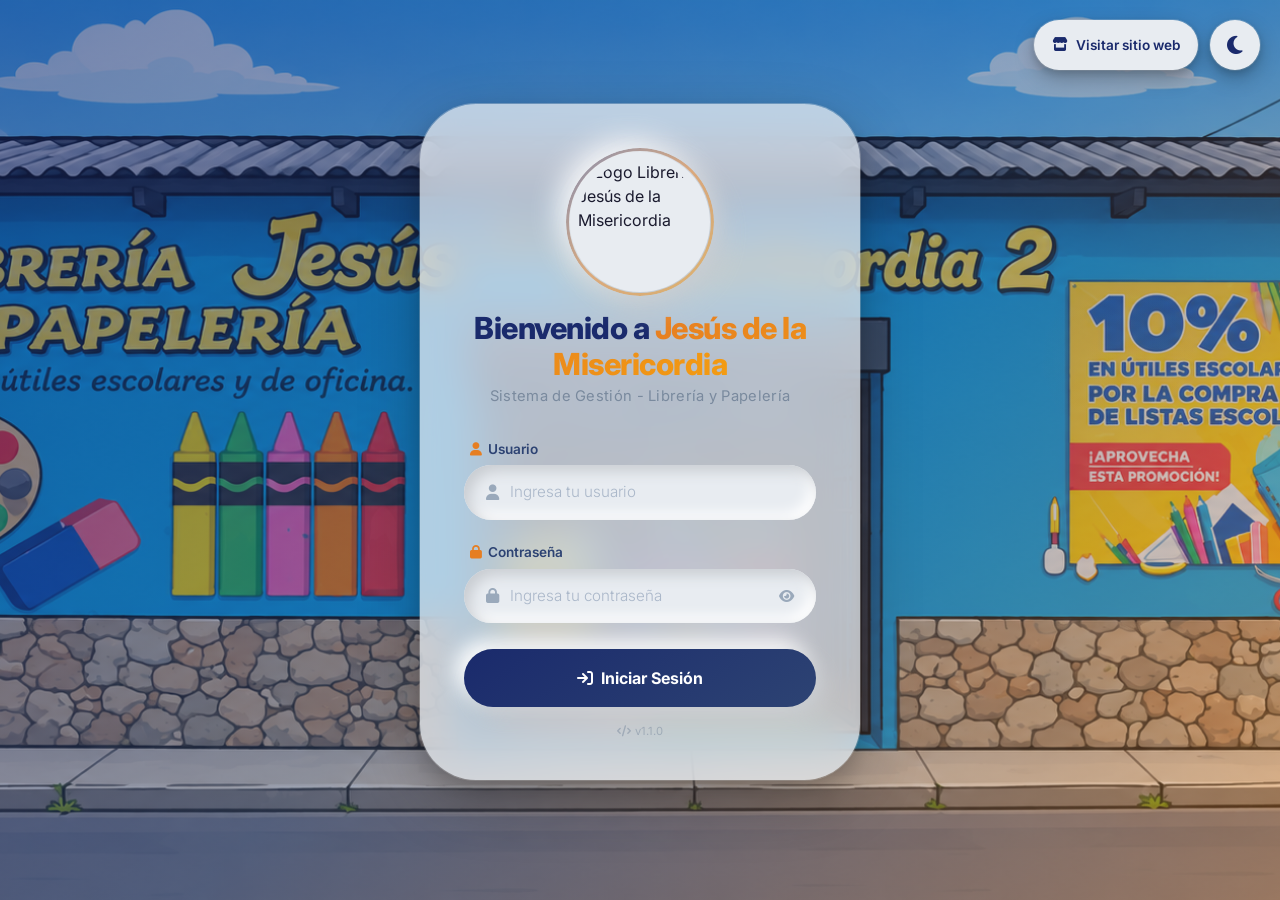
==== commit 1df0140d: "ui(login): mejorar estilos y diseño de la pantalla de inicio de sesión" ====
--- a/frontend/login.html
+++ b/frontend/login.html
@@ -20,108 +20,115 @@
     <!-- Burbuja decorativa extra -->
     <div class="bubble-extra"></div>
 
-    <!-- BOTÓN DE MODO OSCURO -->
-    <button
-      class="theme-toggle-login"
-      id="themeToggleLogin"
-      title="Alternar modo oscuro"
-    >
-      <i class="fas fa-moon" id="themeIconLogin"></i>
-    </button>
+    <div class="login-top-actions">
+      <a
+        class="site-link-login"
+        href="https://lail-web.github.io/Libreria-y-Papeleria-Jesus-de-la-Misericordia-II-/#servicios"
+        target="_blank"
+        rel="noopener noreferrer"
+      >
+        <i class="fas fa-store"></i>
+        <span>Visitar sitio web</span>
+      </a>
+      <button
+        class="theme-toggle-login"
+        id="themeToggleLogin"
+        type="button"
+        title="Alternar modo oscuro"
+        aria-label="Alternar modo oscuro"
+      >
+        <i class="fas fa-moon" id="themeIconLogin"></i>
+      </button>
+    </div>
 
     <!-- TARJETA DE LOGIN -->
     <div class="login-card">
-      <!-- LOGO -->
-      <div class="login-logo-container">
-        <img
-          src="https://lail-web.github.io/Libreria-y-Papeleria-Jesus-de-la-Misericordia-II-/img/logo.png"
-          alt="Logo Librería Jesús de la Misericordia"
-        />
-      </div>
-
-      <!-- TÍTULO -->
-      <h1 class="login-title">
-        Bienvenido a <span class="highlight">Jesús de la Misericordia</span>
-      </h1>
-      <p class="login-subtitle">Sistema de Gestión - Librería y Papelería</p>
-
-      <!-- ALERTA DE ERROR -->
-      <div id="loginAlert" class="login-alert login-alert-danger">
-        <i class="fas fa-exclamation-circle"></i>
-        <span id="errorMessage">Credenciales incorrectas</span>
-      </div>
-
-      <!-- FORMULARIO -->
-      <form id="loginForm" autocomplete="off">
-        <div class="login-field">
-          <label for="nombre_usuario">
-            <i class="fas fa-user"></i>Usuario
-          </label>
-          <div class="input-group">
-            <span class="input-group-text">
-              <i class="fas fa-user"></i>
+      <div class="login-card-content">
+        <!-- LOGO -->
+        <div class="login-logo-container">
+          <img
+            src="https://lail-web.github.io/Libreria-y-Papeleria-Jesus-de-la-Misericordia-II-/img/logo.png"
+            alt="Logo Librería Jesús de la Misericordia"
+          />
+        </div>
+
+        <!-- TÍTULO -->
+        <h1 class="login-title">
+          Bienvenido a <span class="highlight">Jesús de la Misericordia</span>
+        </h1>
+        <p class="login-subtitle">Sistema de Gestión - Librería y Papelería</p>
+
+        <!-- ALERTA DE ERROR -->
+        <div id="loginAlert" class="login-alert login-alert-danger">
+          <i class="fas fa-exclamation-circle"></i>
+          <span id="errorMessage">Credenciales incorrectas</span>
+        </div>
+
+        <!-- FORMULARIO -->
+        <form id="loginForm" autocomplete="off">
+          <div class="login-field">
+            <label for="nombre_usuario">
+              <i class="fas fa-user"></i>Usuario
+            </label>
+            <div class="input-group">
+              <span class="input-group-text">
+                <i class="fas fa-user"></i>
+              </span>
+              <input
+                type="text"
+                class="form-control"
+                id="nombre_usuario"
+                placeholder="Ingresa tu usuario"
+                required
+              />
+            </div>
+          </div>
+
+          <div class="login-field">
+            <label for="password">
+              <i class="fas fa-lock"></i>Contraseña
+            </label>
+            <div class="input-group">
+              <span class="input-group-text">
+                <i class="fas fa-lock"></i>
+              </span>
+              <input
+                type="password"
+                class="form-control"
+                id="password"
+                placeholder="Ingresa tu contraseña"
+                required
+              />
+              <button
+                class="btn btn-outline-secondary"
+                type="button"
+                id="togglePassword"
+              >
+                <i class="fas fa-eye"></i>
+              </button>
+            </div>
+          </div>
+
+          <button type="submit" class="btn-login" id="loginBtn">
+            <span id="loginText">
+              <i class="fas fa-arrow-right-to-bracket"></i>Iniciar Sesión
             </span>
-            <input
-              type="text"
-              class="form-control"
-              id="nombre_usuario"
-              placeholder="Ingresa tu usuario"
-              required
-            />
-          </div>
+            <span
+              id="loginSpinner"
+              class="spinner-border spinner-border-sm d-none"
+              role="status"
+            ></span>
+          </button>
+        </form>
+
+        <!-- VERSIÓN -->
+        <div class="text-center mt-3">
+          <p
+            style="font-size: 0.7rem; color: #7a8a9e; opacity: 0.5; margin: 0"
+          >
+            <i class="fas fa-code me-1"></i>v1.1.0
+          </p>
         </div>
-
-        <div class="login-field">
-          <label for="password"> <i class="fas fa-lock"></i>Contraseña </label>
-          <div class="input-group">
-            <span class="input-group-text">
-              <i class="fas fa-lock"></i>
-            </span>
-            <input
-              type="password"
-              class="form-control"
-              id="password"
-              placeholder="Ingresa tu contraseña"
-              required
-            />
-            <button
-              class="btn btn-outline-secondary"
-              type="button"
-              id="togglePassword"
-            >
-              <i class="fas fa-eye"></i>
-            </button>
-          </div>
-        </div>
-
-        <button type="submit" class="btn-login" id="loginBtn">
-          <span id="loginText">
-            <i class="fas fa-arrow-right-to-bracket"></i>Iniciar Sesión
-          </span>
-          <span
-            id="loginSpinner"
-            class="spinner-border spinner-border-sm d-none"
-            role="status"
-          ></span>
-        </button>
-      </form>
-
-      <!-- ENLACE AL SITIO WEB -->
-      <div class="login-footer-link">
-        <a
-          href="https://lail-web.github.io/Libreria-y-Papeleria-Jesus-de-la-Misericordia-II-/#servicios"
-          target="_blank"
-        >
-          <i class="fas fa-store"></i>
-          Visitar nuestro sitio web
-        </a>
-      </div>
-
-      <!-- VERSIÓN -->
-      <div class="text-center mt-3">
-        <p style="font-size: 0.7rem; color: #7a8a9e; opacity: 0.5; margin: 0">
-          <i class="fas fa-code me-1"></i>v1.1.0
-        </p>
       </div>
     </div>
 
--- a/frontend/css/style.css
+++ b/frontend/css/style.css
@@ -25,6 +25,7 @@
     color 0.4s ease;
   -webkit-font-smoothing: antialiased;
   -moz-osx-font-smoothing: grayscale;
+  padding-top: 65px;
 }
 
 /* ================================================================
@@ -116,30 +117,6 @@
     0 8px 24px rgba(0, 0, 0, 0.06);
 }
 
-.modulo-card .modulo-icon {
-  width: 60px;
-  height: 60px;
-  border-radius: 50%;
-  display: flex;
-  align-items: center;
-  justify-content: center;
-  margin: 0 auto 0.75rem;
-  transition:
-    transform 0.3s ease,
-    box-shadow 0.3s ease;
-  box-shadow: 0 4px 12px rgba(0, 0, 0, 0.08);
-}
-
-.modulo-card:hover .modulo-icon {
-  transform: scale(1.05) rotate(-2deg);
-  box-shadow: 0 8px 24px rgba(0, 0, 0, 0.12);
-}
-
-.modulo-card .modulo-icon i {
-  font-size: 1.6rem;
-  filter: drop-shadow(0 2px 4px rgba(0, 0, 0, 0.1));
-}
-
 .modulo-card h6 {
   font-size: 0.85rem;
   font-weight: 600;
@@ -265,6 +242,260 @@
     border-color 0.3s ease;
 }
 
+.modal-dialog.modal-workspace {
+  --bs-modal-width: min(96vw, 1440px);
+}
+
+.modal-dialog.modal-medium-workspace {
+  --bs-modal-width: min(96vw, 1040px);
+}
+
+.modal-workspace .modal-content {
+  max-height: calc(100dvh - 2rem);
+}
+
+.modal-workspace .modal-body {
+  min-height: 0;
+  overflow-y: auto;
+  overscroll-behavior: contain;
+}
+
+.modal-producto .modal-body {
+  padding: 0.75rem 1rem;
+}
+
+.modal-dialog.modal-producto {
+  --bs-modal-width: min(98vw, 1500px);
+  margin-top: 0.5rem;
+  margin-bottom: 0.5rem;
+}
+
+.modal-producto .modal-content {
+  height: calc(100dvh - 1rem);
+  max-height: calc(100dvh - 1rem);
+}
+
+.modal-producto .modal-header,
+.modal-producto .modal-footer {
+  flex: 0 0 auto;
+  padding: 0.65rem 1.25rem;
+}
+
+.modal-producto .modal-footer {
+  position: sticky;
+  bottom: 0;
+  z-index: 2;
+}
+
+.modal-producto .modal-body {
+  flex: 1 1 auto;
+}
+
+.producto-compact-form .row {
+  --bs-gutter-y: 0.2rem;
+  margin-bottom: 0.25rem !important;
+}
+
+.producto-compact-form .form-label {
+  margin-bottom: 0.1rem;
+  line-height: 1.05;
+  font-size: 0.9rem;
+}
+
+.producto-compact-form .form-control,
+.producto-compact-form .form-select,
+.producto-compact-form .input-group-text {
+  min-height: 32px;
+  padding-top: 0.2rem;
+  padding-bottom: 0.2rem;
+}
+
+.producto-compact-form small {
+  font-size: 0.7rem;
+  line-height: 1;
+}
+
+.pedido-compact-form > .row,
+.pedido-compact-form > .mb-3 {
+  margin-bottom: 0.5rem !important;
+}
+
+.pedido-compact-form textarea {
+  min-height: 54px;
+}
+
+.gasto-form-grid {
+  display: grid;
+  grid-template-columns: repeat(2, minmax(0, 1fr));
+  gap: 0.5rem 1rem;
+}
+
+.gasto-form-grid > .mb-3 {
+  margin-bottom: 0 !important;
+}
+
+.gasto-form-grid > .mb-3:nth-of-type(5),
+.gasto-form-grid > button {
+  grid-column: 1 / -1;
+}
+
+.modal-venta .modal-body,
+.modal-servicio .modal-body {
+  padding-top: 1rem;
+  padding-bottom: 1rem;
+}
+
+.modal-venta .modal-body .mb-3,
+.modal-servicio .modal-body .mb-3 {
+  margin-bottom: 0.5rem !important;
+}
+
+.modal-venta .modal-footer,
+.modal-servicio .modal-footer {
+  position: sticky;
+  bottom: 0;
+  z-index: 2;
+  padding: 0.75rem 1rem;
+  background: var(--bs-modal-bg, #fff);
+}
+
+.modal-venta textarea,
+.modal-servicio textarea {
+  min-height: 52px;
+}
+
+.compras-table-responsive {
+  max-width: 100%;
+  overflow-x: auto;
+}
+
+.compras-list-table {
+  min-width: 970px;
+  table-layout: fixed;
+  white-space: normal;
+}
+
+.compras-list-table th,
+.compras-list-table td {
+  padding: 0.4rem 0.45rem;
+  vertical-align: middle;
+}
+
+.compras-list-table .compras-col-id {
+  width: 5%;
+}
+
+.compras-list-table .compras-col-proveedor {
+  width: 13%;
+}
+
+.compras-list-table .compras-col-factura {
+  width: 12%;
+}
+
+.compras-list-table .compras-col-fecha {
+  width: 8%;
+}
+
+.compras-list-table .compras-col-monto {
+  width: 8%;
+}
+
+.compras-list-table .compras-col-estado {
+  width: 9%;
+}
+
+.compras-list-table .compras-col-recepcion {
+  width: 11%;
+}
+
+.compras-list-table .compras-col-acciones {
+  width: 7%;
+}
+
+.compras-list-table td:nth-child(2),
+.compras-list-table td:nth-child(3) {
+  overflow-wrap: anywhere;
+}
+
+.compras-list-table td:last-child {
+  text-align: center;
+}
+
+.compras-row-actions {
+  display: flex;
+  flex-direction: column;
+  align-items: center;
+  gap: 0.2rem;
+}
+
+.compras-row-actions .btn {
+  width: 32px;
+  height: 29px;
+  padding: 0.15rem;
+}
+
+.compras-recepcion-cell {
+  display: flex;
+  flex-direction: column;
+  align-items: flex-start;
+  gap: 0.15rem;
+}
+
+.compras-recepcion-cell .badge {
+  white-space: normal;
+  text-align: left;
+}
+
+.compras-recepcion-cell small {
+  line-height: 1.1;
+  white-space: nowrap;
+}
+
+.modal-landscape .inventory-modal-grid {
+  display: grid;
+  grid-template-columns: repeat(2, minmax(0, 1fr));
+  gap: 0 1rem;
+}
+
+.modal-landscape .inventory-modal-grid > .inventory-grid-wide,
+.modal-landscape .inventory-modal-grid > button[type="submit"] {
+  grid-column: 1 / -1;
+}
+
+.modal-dialog.modal-landscape {
+  --bs-modal-width: min(96vw, 1000px);
+}
+
+@media (max-width: 575.98px) {
+  .modal-dialog.modal-workspace {
+    --bs-modal-width: calc(100vw - 1rem);
+    margin: 0.5rem;
+  }
+
+  .modal-landscape .inventory-modal-grid {
+    grid-template-columns: minmax(0, 1fr);
+  }
+
+  .modal-landscape .inventory-modal-grid > * {
+    grid-column: 1;
+  }
+
+  .modal-workspace .modal-header,
+  .modal-workspace .modal-body,
+  .modal-workspace .modal-footer {
+    padding: 1rem;
+  }
+
+  .gasto-form-grid {
+    grid-template-columns: minmax(0, 1fr);
+  }
+
+  .gasto-form-grid > * {
+    grid-column: 1;
+  }
+}
+
 /* ================================================================
    FORMULARIOS - PREMIUM
    ================================================================ */
@@ -500,16 +731,6 @@
   .modulo-card {
     padding: 1rem 0.75rem;
   }
-  .modulo-card .modulo-icon {
-    width: 44px;
-    height: 44px;
-  }
-  .modulo-card .modulo-icon i {
-    font-size: 1.2rem !important;
-  }
-  .modulo-card h6 {
-    font-size: 0.7rem;
-  }
   .navbar-brand {
     font-size: 0.95rem;
   }
@@ -665,7 +886,7 @@
 }
 
 [data-bs-theme="dark"] .card-header {
-  background: #12121f !important; /* Sobrescribir bg-white */
+  background: #12121f !important;
   border-bottom-color: #2a2a44;
   color: #e8e8f0;
 }
@@ -736,7 +957,7 @@
   background: #0a0a1a !important;
 }
 
-/* BOTONES OSCURO (sobrescribir gradientes para mejor contraste) */
+/* BOTONES OSCURO */
 [data-bs-theme="dark"] .btn-primary {
   background: linear-gradient(135deg, #1a4a8a, #0d3a7a) !important;
 }
@@ -905,7 +1126,7 @@
   box-shadow: 0 2px 8px rgba(0, 0, 0, 0.4) !important;
 }
 
-/* DROPDOWN (si se usa) */
+/* DROPDOWN */
 [data-bs-theme="dark"] .dropdown-menu {
   background: #1a1a2e;
   border-color: #2a2a44;
@@ -1103,6 +1324,7 @@
 
 .main-content {
   flex: 1;
+  min-width: 0;
   padding: 1.5rem;
   margin-left: 0;
   transition: margin-left 0.3s cubic-bezier(0.4, 0, 0.2, 1);
--- a/frontend/css/login.css
+++ b/frontend/css/login.css
@@ -1,6 +1,5 @@
 /* ====================================================
-   LOGIN - NEUMORPHISM ULTIMATE
-   Colores: Azul profundo + Naranja + Amarillo
+   LOGIN
    ==================================================== */
 
 /* ============================================
@@ -17,45 +16,17 @@
    ============================================ */
 .login-page {
   min-height: 100vh;
+  min-height: 100dvh;
   display: flex;
   align-items: center;
   justify-content: center;
   background: #e8ecf1;
   position: relative;
-  overflow: hidden;
+  overflow-x: hidden;
+  overflow-y: auto;
   transition: background 0.6s ease;
-  padding: 20px;
-}
-
-/* Burbujas decorativas */
-.login-page::before {
-  content: "";
-  position: absolute;
-  width: 450px;
-  height: 450px;
-  background: radial-gradient(
-    circle,
-    rgba(230, 126, 34, 0.06),
-    transparent 70%
-  );
-  border-radius: 50%;
-  top: -200px;
-  right: -150px;
-  animation: floatBubble 14s ease-in-out infinite;
-  z-index: 0;
-}
-
-.login-page::after {
-  content: "";
-  position: absolute;
-  width: 350px;
-  height: 350px;
-  background: radial-gradient(circle, rgba(26, 42, 108, 0.06), transparent 70%);
-  border-radius: 50%;
-  bottom: -150px;
-  left: -100px;
-  animation: floatBubble 12s ease-in-out infinite reverse;
-  z-index: 0;
+  padding: 16px 20px;
+  margin: 0;
 }
 
 /* Burbuja adicional */
@@ -72,7 +43,7 @@
   top: 30%;
   right: 5%;
   animation: floatBubble 16s ease-in-out infinite 2s;
-  z-index: 0;
+  z-index: 1;
 }
 
 @keyframes floatBubble {
@@ -91,40 +62,67 @@
 /* ============================================
    3. BOTÓN DE MODO OSCURO
    ============================================ */
-.theme-toggle-login {
+.login-top-actions {
   position: fixed;
-  top: 24px;
-  right: 24px;
+  top: 20px;
+  right: 20px;
   z-index: 1000;
+  display: flex;
+  align-items: center;
+  gap: 12px;
+}
+
+.theme-toggle-login,
+.site-link-login {
   width: 50px;
   height: 50px;
-  border-radius: 50%;
   background: #e8ecf1;
   border: none;
   color: #1a2a6c;
-  font-size: 1.3rem;
   cursor: pointer;
   box-shadow:
-    6px 6px 14px #c8ccd1,
-    -6px -6px 14px #ffffff;
+    0 8px 20px rgba(0, 0, 0, 0.25),
+    0 3px 8px rgba(0, 0, 0, 0.15),
+    0 0 0 1px rgba(255, 255, 255, 0.2);
+  text-decoration: none;
   transition: all 0.3s ease;
   display: flex;
   align-items: center;
   justify-content: center;
 }
 
-.theme-toggle-login:hover {
+.theme-toggle-login {
+  flex: 0 0 50px;
+  border-radius: 50%;
+  font-size: 1.3rem;
+}
+
+.site-link-login {
+  width: auto;
+  padding: 0 18px;
+  border-radius: 28px;
+  gap: 9px;
+  font-size: 0.85rem;
+  font-weight: 600;
+  white-space: nowrap;
+}
+
+.theme-toggle-login:hover,
+.site-link-login:hover {
   transform: scale(1.08);
-  box-shadow:
-    4px 4px 10px #c8ccd1,
-    -4px -4px 10px #ffffff;
-}
-
-.theme-toggle-login:active {
+  color: #1a2a6c;
+  box-shadow:
+    0 12px 28px rgba(0, 0, 0, 0.3),
+    0 4px 10px rgba(0, 0, 0, 0.2),
+    0 0 0 1px rgba(255, 255, 255, 0.25);
+}
+
+.theme-toggle-login:active,
+.site-link-login:active {
   transform: scale(0.95);
   box-shadow:
-    inset 4px 4px 10px #c8ccd1,
-    inset -4px -4px 10px #ffffff;
+    0 4px 10px rgba(0, 0, 0, 0.2),
+    inset 0 2px 6px rgba(0, 0, 0, 0.1);
 }
 
 .theme-toggle-login i {
@@ -139,25 +137,31 @@
    4. TARJETA DE LOGIN
    ============================================ */
 .login-card {
-  background: #e8ecf1;
+  background: rgba(232, 236, 241, 0.75);
+  backdrop-filter: blur(20px) saturate(1.2);
+  -webkit-backdrop-filter: blur(20px) saturate(1.2);
   border-radius: 56px;
-  padding: 48px 44px 40px;
   width: 100%;
   max-width: 440px;
   box-shadow:
-    20px 20px 60px #c8ccd1,
-    -20px -20px 60px #ffffff;
+    0 20px 60px rgba(0, 0, 0, 0.25),
+    0 8px 20px rgba(0, 0, 0, 0.15),
+    0 0 0 1px rgba(255, 255, 255, 0.3); /* borde sutil luminoso */
   position: relative;
   z-index: 2;
   transition: all 0.5s ease;
 }
 
+.login-card-content {
+  padding: 48px 44px 40px;
+}
+
 /* ============================================
    5. LOGO
    ============================================ */
 .login-logo-container {
-  width: 120px;
-  height: 120px;
+  width: 140px;
+  height: 140px;
   margin: 0 auto 18px;
   border-radius: 50%;
   background: #e8ecf1;
@@ -167,7 +171,7 @@
   display: flex;
   align-items: center;
   justify-content: center;
-  padding: 14px;
+  padding: 8px;
   transition: all 0.4s ease;
   position: relative;
 }
@@ -183,6 +187,9 @@
   -webkit-mask:
     linear-gradient(#fff 0 0) content-box,
     linear-gradient(#fff 0 0);
+  mask:
+    linear-gradient(#fff 0 0) content-box,
+    linear-gradient(#fff 0 0); /* ← agregado */
   -webkit-mask-composite: xor;
   mask-composite: exclude;
   opacity: 0.5;
@@ -433,69 +440,66 @@
 /* ============================================
    10. ENLACE AL SITIO WEB
    ============================================ */
-.login-footer-link {
-  text-align: center;
-  margin-top: 26px;
-  padding-top: 22px;
-  border-top: 1px solid rgba(26, 42, 108, 0.08);
-  transition: border-color 0.3s ease;
-}
-
-.login-footer-link a {
-  color: #7a8a9e;
-  text-decoration: none;
-  font-size: 0.85rem;
-  transition: all 0.3s ease;
-  display: inline-flex;
-  align-items: center;
-  gap: 10px;
-  padding: 10px 22px;
-  border-radius: 40px;
-  background: #e8ecf1;
-  box-shadow:
-    4px 4px 12px #c8ccd1,
-    -4px -4px 12px #ffffff;
-}
-
-.login-footer-link a:hover {
-  color: #e67e22;
-  transform: translateY(-2px);
-  box-shadow:
-    6px 6px 16px #c8ccd1,
-    -6px -6px 16px #ffffff;
-}
-
-.login-footer-link a i {
-  color: #e67e22;
-  transition: transform 0.3s ease;
-}
-
-.login-footer-link a:hover i {
-  transform: translateX(-4px);
-}
-
-/* ============================================
-   11. VERSIÓN OSCURA - DEFINITIVA
-   ============================================ */
-/* 🎯 FIX: El fondo cambia correctamente ahora */
+/* ============================================
+   11. FONDO DE IMAGEN EN LOGIN
+   ============================================ */
+
+/* Imagen de fondo sobre el body */
+body.login-page {
+  padding-top: 0;
+  background-image: url("../assets/img/fondos/fondo-login.png");
+  background-size: cover;
+  background-position: center;
+  background-repeat: no-repeat;
+  background-attachment: fixed;
+  position: relative;
+}
+
+/* Overlay con degradado azul → naranja para que resalte la tarjeta */
+body.login-page::before {
+  content: "";
+  position: absolute;
+  inset: 0;
+  background: linear-gradient(
+    135deg,
+    rgba(26, 42, 108, 0.55) 0%,
+    rgba(45, 67, 115, 0.45) 50%,
+    rgba(230, 126, 34, 0.35) 100%
+  );
+  z-index: 0;
+  pointer-events: none;
+}
+
+/* Modo oscuro: overlay más oscuro */
+body.dark-mode.login-page::before {
+  background: linear-gradient(
+    135deg,
+    rgba(10, 10, 25, 0.7) 0%,
+    rgba(20, 20, 40, 0.65) 50%,
+    rgba(45, 40, 25, 0.6) 100%
+  );
+}
+
+body.dark-mode.login-page {
+  background-image:
+    linear-gradient(rgba(10, 10, 25, 0.35), rgba(10, 10, 25, 0.35)),
+    url("../assets/img/fondos/fondo-login.png");
+  background-size: cover;
+  background-position: center;
+  background-repeat: no-repeat;
+  background-attachment: fixed;
+  filter: brightness(0.7) saturate(0.9);
+}
+
+/* ============================================
+   12. VERSIÓN OSCURA - DEFINITIVA
+   ============================================ */
 body.dark-mode {
   background: #141428;
 }
 
 body.dark-mode .login-page {
-  background: #141428;
-}
-
-body.dark-mode .login-page::before {
-  background: radial-gradient(
-    circle,
-    rgba(230, 126, 34, 0.08),
-    transparent 70%
-  );
-}
-
-body.dark-mode .login-page::after {
-  background: radial-gradient(circle, rgba(26, 42, 108, 0.12), transparent 70%);
+  background-color: #141428;
 }
 
 body.dark-mode .login-page .bubble-extra {
@@ -507,13 +511,17 @@
 }
 
 body.dark-mode .login-card {
-  background: #1a1a32;
-  box-shadow:
-    20px 20px 60px #0e0e22,
-    -20px -20px 60px #262642;
-}
-
-body.dark-mode .theme-toggle-login {
+  background: rgba(26, 26, 50, 0.75);
+  backdrop-filter: blur(20px) saturate(1.2);
+  -webkit-backdrop-filter: blur(20px) saturate(1.2);
+  box-shadow:
+    0 20px 60px rgba(0, 0, 0, 0.6),
+    0 8px 20px rgba(0, 0, 0, 0.4),
+    0 0 0 1px rgba(255, 255, 255, 0.08);
+}
+
+body.dark-mode .theme-toggle-login,
+body.dark-mode .site-link-login {
   background: #1a1a32;
   box-shadow:
     6px 6px 14px #0e0e22,
@@ -521,7 +529,9 @@
   color: #f3f4f6;
 }
 
-body.dark-mode .theme-toggle-login:hover {
+body.dark-mode .theme-toggle-login:hover,
+body.dark-mode .site-link-login:hover {
+  color: #f3f4f6;
   box-shadow:
     4px 4px 10px #0e0e22,
     -4px -4px 10px #262642;
@@ -648,37 +658,18 @@
   color: #fca5a5;
 }
 
-body.dark-mode .login-footer-link {
-  border-top-color: rgba(255, 255, 255, 0.05);
-}
-
-body.dark-mode .login-footer-link a {
-  background: #1a1a32;
-  box-shadow:
-    4px 4px 12px #0e0e22,
-    -4px -4px 12px #262642;
-  color: #7a8aaa;
-}
-
-body.dark-mode .login-footer-link a:hover {
-  color: #f39c12;
-  box-shadow:
-    6px 6px 16px #0e0e22,
-    -6px -6px 16px #262642;
-}
-
-body.dark-mode .login-footer-link a i {
-  color: #f39c12;
-}
-
-/* ============================================
-   12. RESPONSIVE
+/* ============================================
+   13. RESPONSIVE
    ============================================ */
 @media (max-width: 520px) {
   .login-card {
+    margin: 0;
+    border-radius: 40px;
+    min-width: 0;
+  }
+
+  .login-card-content {
     padding: 32px 24px 28px;
-    margin: 12px;
-    border-radius: 40px;
   }
 
   .login-title {
@@ -691,9 +682,9 @@
   }
 
   .login-logo-container {
-    width: 90px;
-    height: 90px;
-    padding: 10px;
+    width: 100px;
+    height: 100px;
+    padding: 7px;
     margin-bottom: 14px;
   }
 
@@ -702,12 +693,23 @@
     padding: 2px;
   }
 
-  .theme-toggle-login {
+  .login-top-actions {
     top: 12px;
     right: 12px;
+    gap: 8px;
+  }
+
+  .theme-toggle-login {
     width: 42px;
     height: 42px;
+    flex-basis: 42px;
     font-size: 1rem;
+  }
+
+  .site-link-login {
+    height: 42px;
+    padding: 0 13px;
+    font-size: 0.78rem;
   }
 
   .login-field .form-control {
@@ -721,15 +723,14 @@
     border-radius: 35px;
   }
 
-  .login-footer-link a {
-    padding: 8px 16px;
-    font-size: 0.8rem;
-  }
 }
 
 @media (max-width: 380px) {
+  .login-card-content {
+    padding: 24px 16px;
+  }
+
   .login-card {
-    padding: 24px 16px;
     border-radius: 32px;
   }
 
@@ -738,16 +739,28 @@
   }
 
   .login-logo-container {
-    width: 70px;
-    height: 70px;
-    padding: 8px;
-  }
-
-  .theme-toggle-login {
+    width: 80px;
+    height: 80px;
+    padding: 6px;
+  }
+
+  .login-top-actions {
     top: 8px;
     right: 8px;
+    gap: 6px;
+  }
+
+  .theme-toggle-login {
     width: 36px;
     height: 36px;
+    flex-basis: 36px;
     font-size: 0.85rem;
   }
-}
+
+  .site-link-login {
+    height: 36px;
+    padding: 0 10px;
+    gap: 6px;
+    font-size: 0.72rem;
+  }
+}
